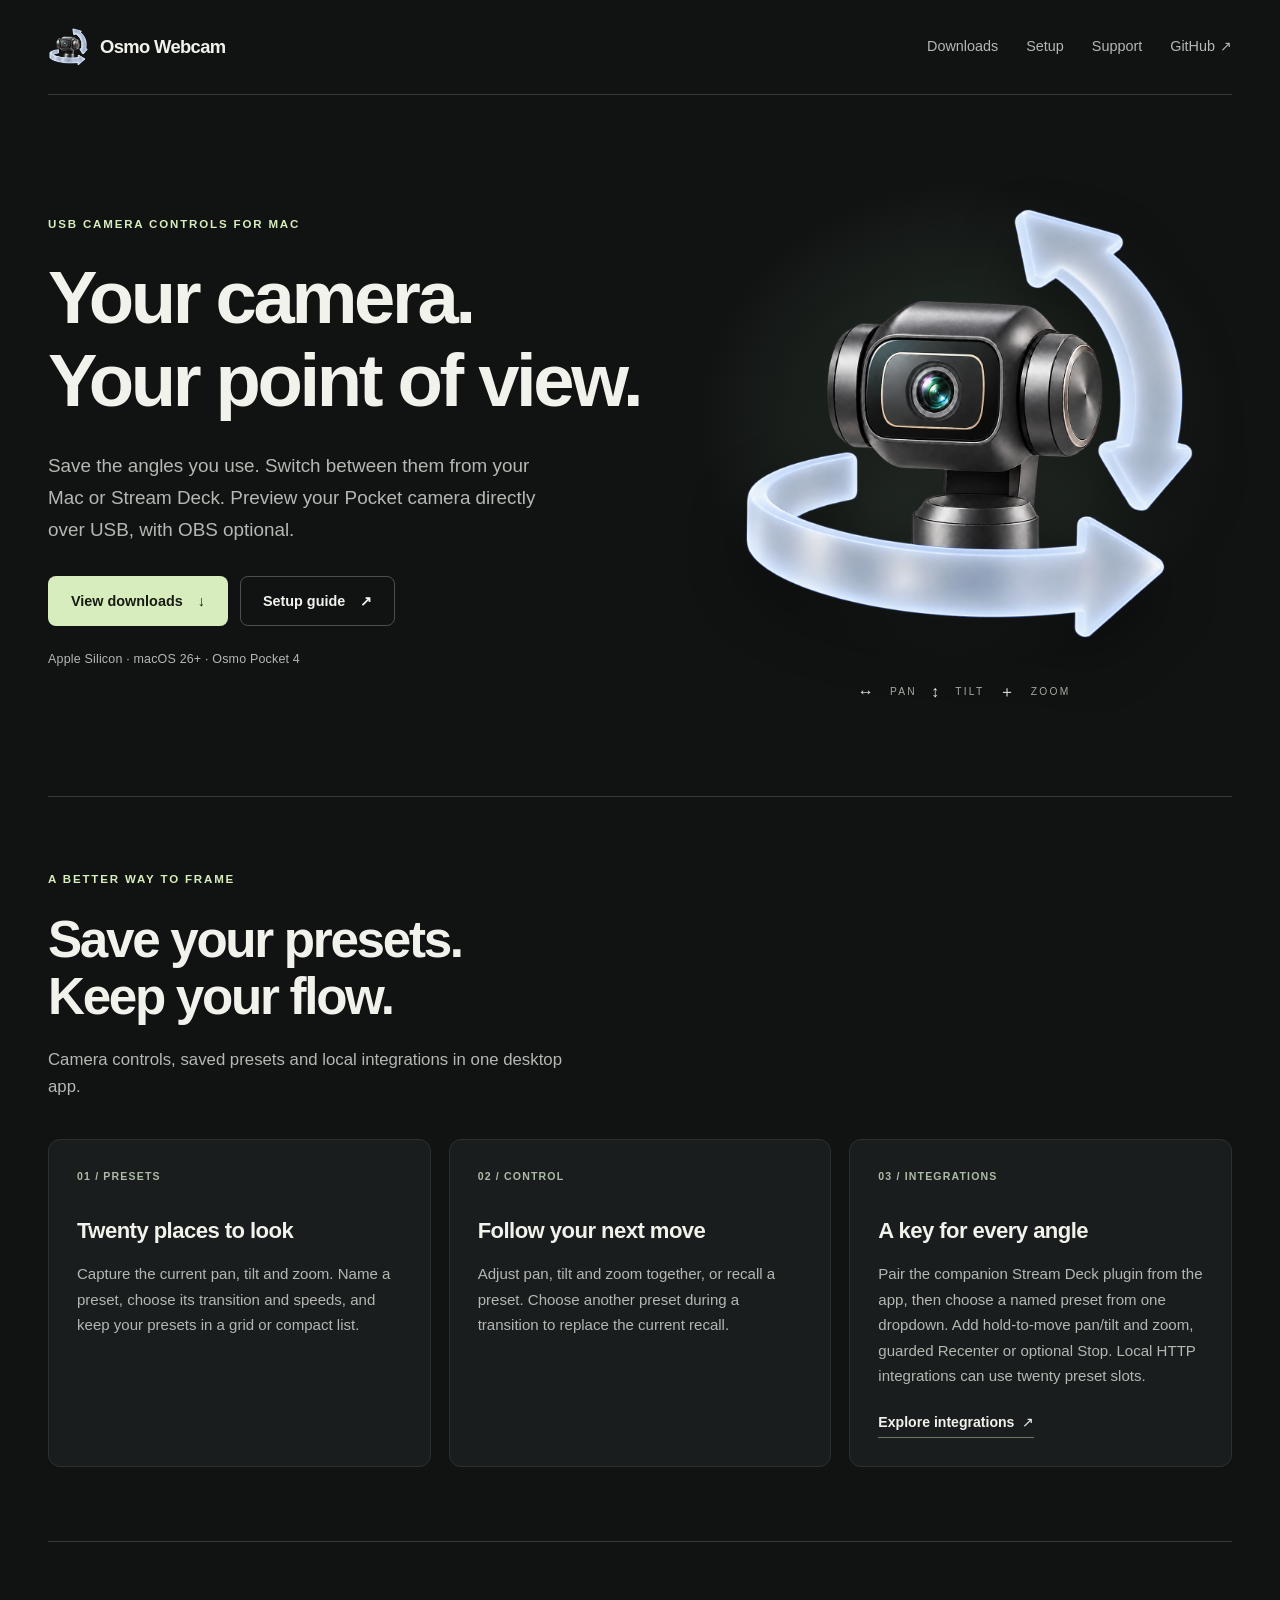
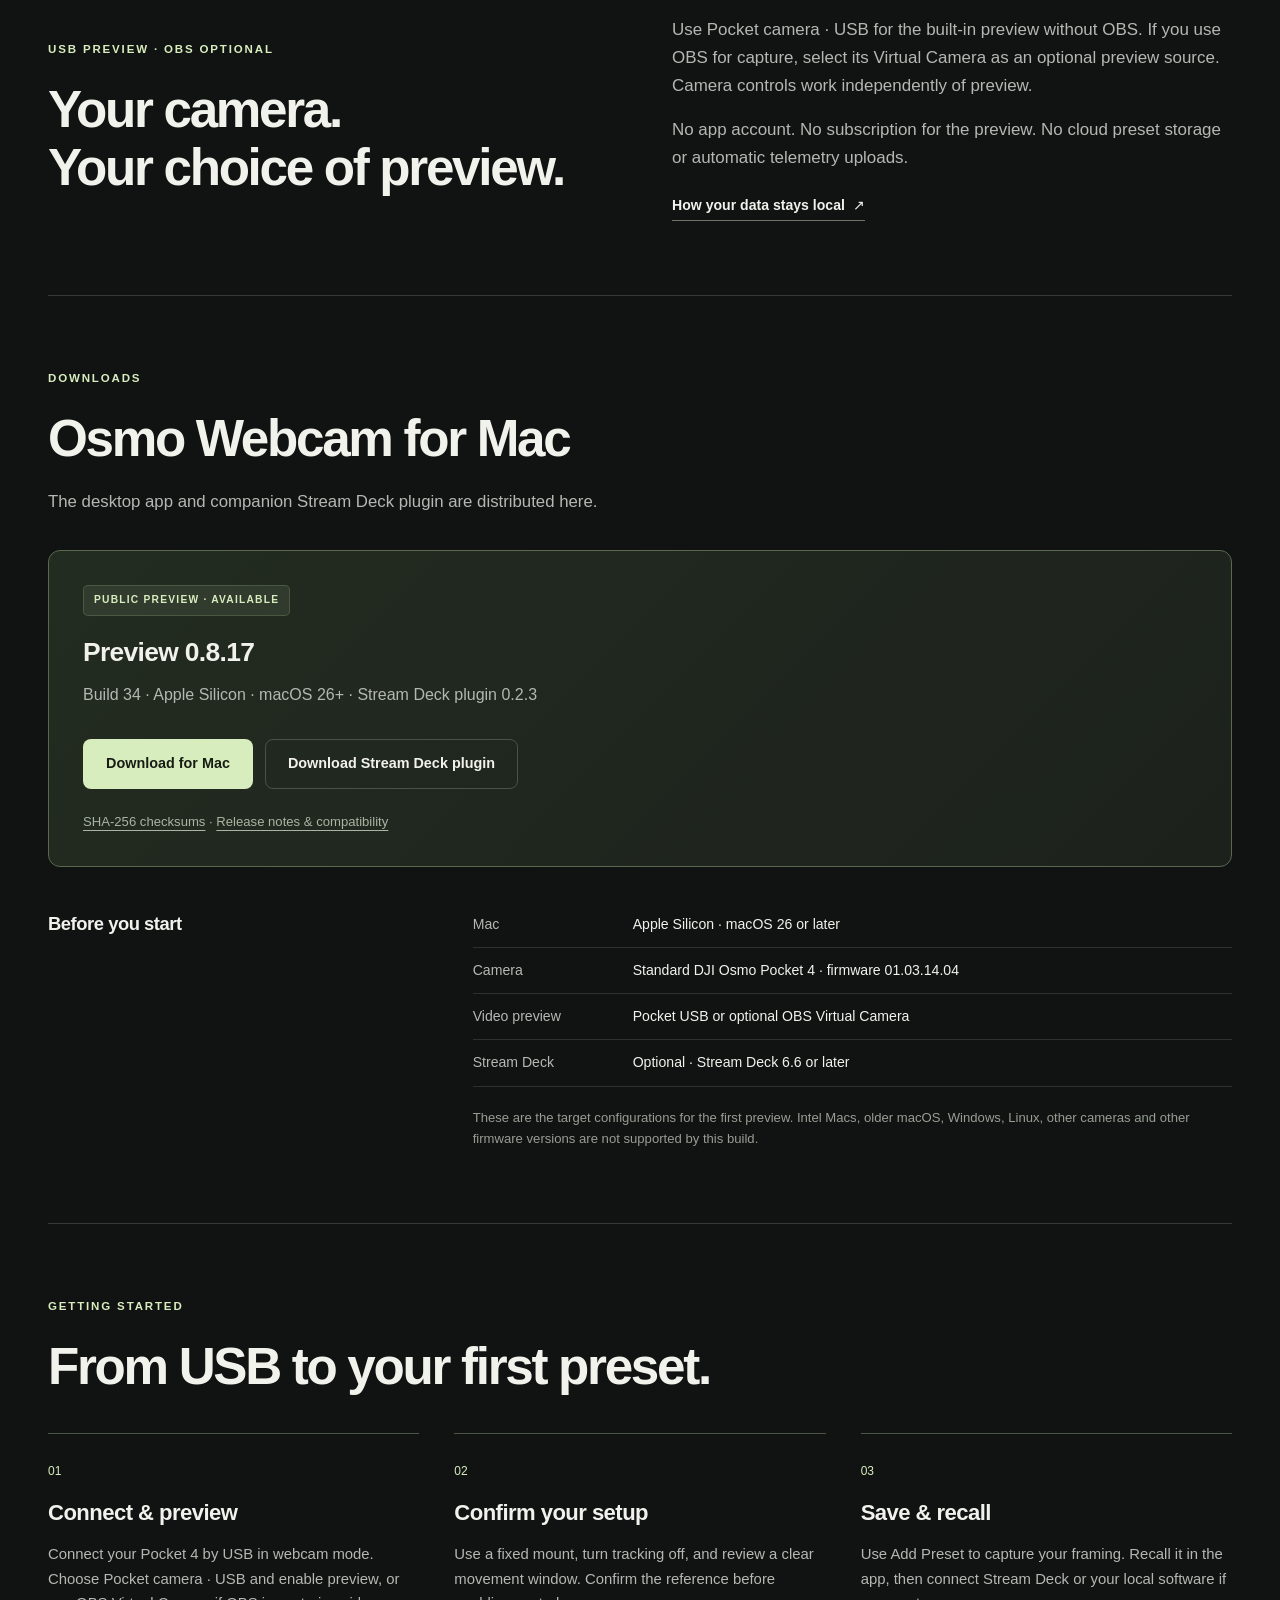
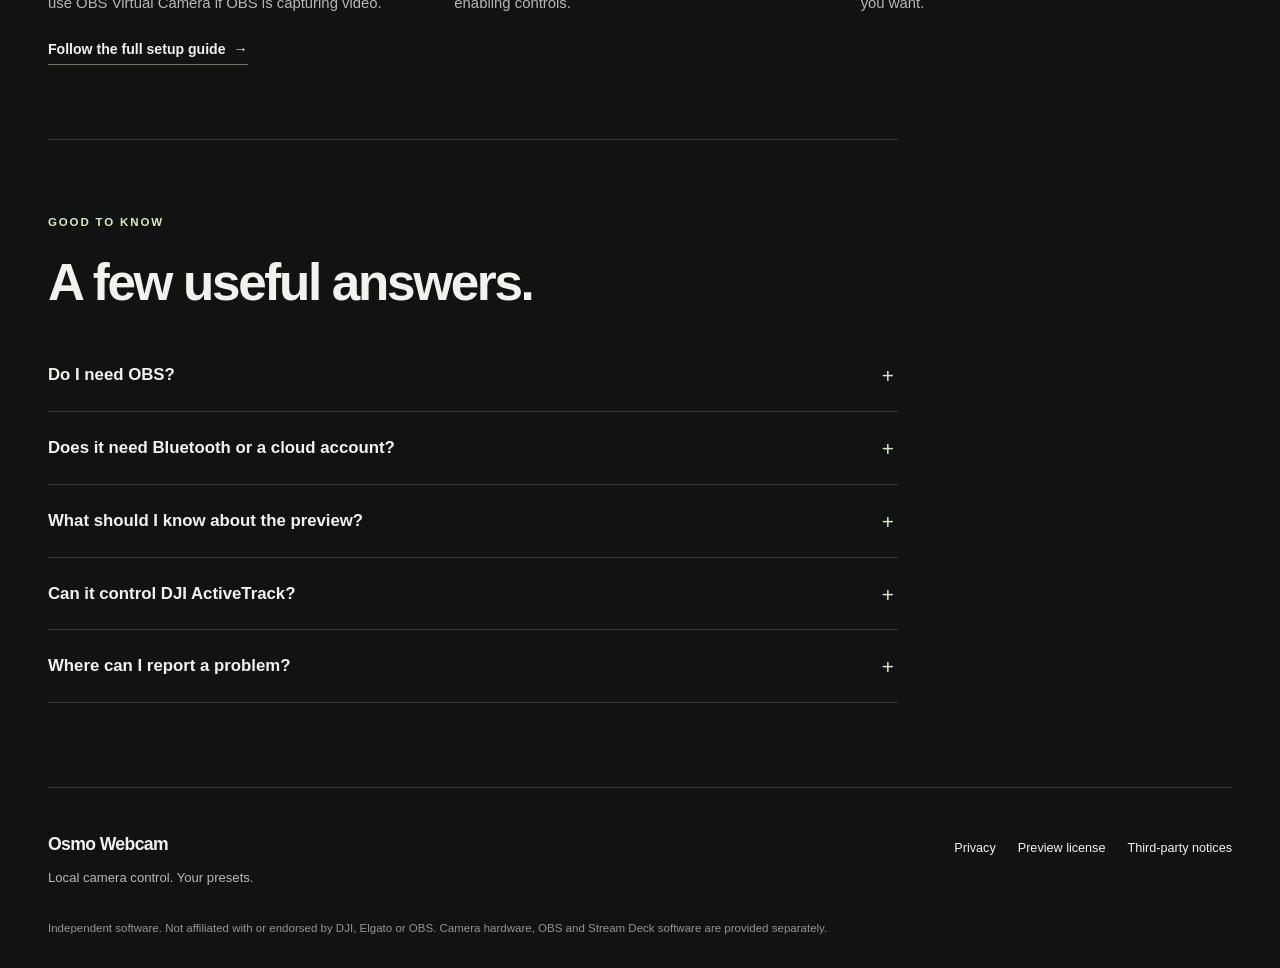
==== index.html @ e86f8e2b "Publish Osmo Webcam preview distribution" ====
<!doctype html>
<html lang="en">
<head>
<meta charset="utf-8">
<meta name="viewport" content="width=device-width,initial-scale=1">
<meta name="description" content="Save Pocket 4 presets and control pan, tilt and zoom from your Mac or Stream Deck. Direct USB preview, with OBS optional.">
<meta name="theme-color" content="#111313">
<meta property="og:type" content="website">
<meta property="og:title" content="Osmo Webcam — USB camera controls for Mac">
<meta property="og:description" content="Save Pocket 4 presets and control pan, tilt and zoom from your Mac or Stream Deck. Direct USB preview, with OBS optional.">
<meta property="og:url" content="https://cokser.github.io/osmo-webcam-releases/">
<meta property="og:image" content="https://cokser.github.io/osmo-webcam-releases/assets/osmo-webcam.png">
<link rel="canonical" href="https://cokser.github.io/osmo-webcam-releases/">
<link rel="icon" type="image/png" href="assets/osmo-webcam.png">
<link rel="stylesheet" href="style.css">
<title>Osmo Webcam — USB camera controls for Mac</title>
</head>
<body>
<a class="skip" href="#main">Skip to content</a>
<header class="siteHeader"><a class="brand" href="index.html"><img src="assets/osmo-webcam.png" width="40" height="40" alt=""><span>Osmo Webcam</span></a><nav aria-label="Main navigation"><a href="index.html#downloads">Downloads</a><a href="setup.html">Setup</a><a href="support.html">Support</a><a href="https://github.com/Cokser/osmo-webcam-releases">GitHub <span aria-hidden="true">↗</span></a></nav></header>
<main id="main">
<section class="hero" aria-labelledby="heroTitle">
<div class="heroCopy"><p class="eyebrow">USB CAMERA CONTROLS FOR MAC</p><h1 id="heroTitle">Your camera.<br>Your point of view.</h1><p class="heroLead">Save the angles you use. Switch between them from your Mac or Stream Deck. Preview your Pocket camera directly over USB, with OBS optional.</p><div class="actions"><a class="button primary" href="#downloads">View downloads <span aria-hidden="true">↓</span></a><a class="button secondary" href="setup.html">Setup guide <span aria-hidden="true">↗</span></a></div><p class="heroMeta">Apple Silicon · macOS 26+ · Osmo Pocket 4</p></div>
<div class="heroArtwork"><div class="iconHalo"><img src="assets/osmo-webcam.png" width="520" height="520" fetchpriority="high" alt="Pocket 4 gimbal head surrounded by frosted pan and tilt arrows."></div><p class="artworkCaption"><span aria-hidden="true">↔</span> PAN <span aria-hidden="true">↕</span> TILT <span aria-hidden="true">＋</span> ZOOM</p></div>
</section>
<section class="featureSection" aria-labelledby="featuresTitle"><div class="sectionIntro"><p class="eyebrow">A BETTER WAY TO FRAME</p><h2 id="featuresTitle">Save your presets.<br>Keep your flow.</h2><p>Camera controls, saved presets and local integrations in one desktop app.</p></div>
<div class="featureGrid"><article class="feature"><span class="featureNumber">01 / PRESETS</span><h3>Twenty places to look</h3><p>Capture the current pan, tilt and zoom. Name a preset, choose its transition and speeds, and keep your presets in a grid or compact list.</p></article><article class="feature"><span class="featureNumber">02 / CONTROL</span><h3>Follow your next move</h3><p>Adjust pan, tilt and zoom together, or recall a preset. Choose another preset during a transition to replace the current recall.</p></article><article class="feature"><span class="featureNumber">03 / INTEGRATIONS</span><h3>A key for every angle</h3><p>Pair the companion Stream Deck plugin from the app, then choose a named preset from one dropdown. Add hold-to-move pan/tilt and zoom, guarded Recenter or optional Stop. Local HTTP integrations can use twenty preset slots.</p><a class="textLink" href="setup.html#stream-deck">Explore integrations <span aria-hidden="true">↗</span></a></article></div></section>
<section class="workflow" aria-labelledby="workflowTitle"><div><p class="eyebrow">USB PREVIEW · OBS OPTIONAL</p><h2 id="workflowTitle">Your camera.<br>Your choice of preview.</h2></div><div><p>Use Pocket camera · USB for the built-in preview without OBS. If you use OBS for capture, select its Virtual Camera as an optional preview source. Camera controls work independently of preview.</p><p>No app account. No subscription for the preview. No cloud preset storage or automatic telemetry uploads.</p><a class="textLink" href="privacy.html">How your data stays local <span aria-hidden="true">↗</span></a></div></section>
<section class="downloadSection" id="downloads" aria-labelledby="downloadsTitle"><div class="sectionIntro"><p class="eyebrow">DOWNLOADS</p><h2 id="downloadsTitle">Osmo Webcam for Mac</h2><p>The desktop app and companion Stream Deck plugin are distributed here.</p></div>
<div class="downloadPanel" id="release-downloads">
<!-- RELEASE_DOWNLOADS_START -->
<span class="statusBadge">PUBLIC PREVIEW · AVAILABLE</span><h3>Preview 0.8.17</h3><p>Build 34 · Apple Silicon · macOS 26+ · Stream Deck plugin 0.2.3</p><div class="actions"><a class="button primary" href="https://github.com/Cokser/osmo-webcam-releases/releases/download/v0.8.17-preview.34/Osmo-Webcam-0.8.17-preview-arm64.dmg">Download for Mac</a><a class="button secondary" href="https://github.com/Cokser/osmo-webcam-releases/releases/download/v0.8.17-preview.34/Osmo-Webcam-StreamDeck-0.2.3.streamDeckPlugin">Download Stream Deck plugin</a></div><p class="small"><a href="https://github.com/Cokser/osmo-webcam-releases/releases/download/v0.8.17-preview.34/SHA256SUMS.txt">SHA-256 checksums</a> · <a href="releases/v0.8.17-preview.34.html">Release notes &amp; compatibility</a></p>
<!-- RELEASE_DOWNLOADS_END -->
</div>
<div class="requirements"><h3>Before you start</h3><dl><div><dt>Mac</dt><dd>Apple Silicon · macOS 26 or later</dd></div><div><dt>Camera</dt><dd>Standard DJI Osmo Pocket 4 · firmware 01.03.14.04</dd></div><div><dt>Video preview</dt><dd>Pocket USB or optional OBS Virtual Camera</dd></div><div><dt>Stream Deck</dt><dd>Optional · Stream Deck 6.6 or later</dd></div></dl><p class="small">These are the target configurations for the first preview. Intel Macs, older macOS, Windows, Linux, other cameras and other firmware versions are not supported by this build.</p></div>
</section>
<section class="gettingStarted" aria-labelledby="startTitle"><div class="sectionIntro"><p class="eyebrow">GETTING STARTED</p><h2 id="startTitle">From USB to your first preset.</h2></div><ol class="steps"><li><span>01</span><h3>Connect &amp; preview</h3><p>Connect your Pocket 4 by USB in webcam mode. Choose Pocket camera · USB and enable preview, or use OBS Virtual Camera if OBS is capturing video.</p></li><li><span>02</span><h3>Confirm your setup</h3><p>Use a fixed mount, turn tracking off, and review a clear movement window. Confirm the reference before enabling controls.</p></li><li><span>03</span><h3>Save &amp; recall</h3><p>Use Add Preset to capture your framing. Recall it in the app, then connect Stream Deck or your local software if you want.</p></li></ol><a class="textLink" href="setup.html">Follow the full setup guide <span aria-hidden="true">→</span></a></section>
<section class="faq" aria-labelledby="faqTitle"><p class="eyebrow">GOOD TO KNOW</p><h2 id="faqTitle">A few useful answers.</h2><details><summary>Do I need OBS?</summary><p>No. Camera controls and the direct USB preview work without OBS. If you use OBS for recording or streaming, OBS Virtual Camera is an optional preview source. Osmo Webcam does not record or stream video.</p></details><details><summary>Does it need Bluetooth or a cloud account?</summary><p>No Bluetooth connection or app account is required for USB controls or preview. Presets and credentials stay in your macOS user account. Update checks use GitHub.</p></details><details><summary>What should I know about the preview?</summary><p>The preview is experimental. Review clearance for your fixed setup and keep tracking off. Camera readback and completed commands do not establish physical arrival or immediate motor stop. Press Escape in the app to cancel further motion scheduling. A Stream Deck Stop action is optional; held controls stop scheduling on release. A finite command already accepted by the camera may finish.</p></details><details><summary>Can it control DJI ActiveTrack?</summary><p>No. Built-in ActiveTrack and battery telemetry are not included in this preview. Keep tracking off for the confirmed fixed setup.</p></details><details><summary>Where can I report a problem?</summary><p>Use the <a href="https://github.com/Cokser/osmo-webcam-releases/issues">public issue tracker</a>. Include versions and the visible error code. Keep tokens, device identifiers and private recordings out of reports. See <a href="support.html">support</a> for the details to include.</p></details></section>
</main>
<footer class="siteFooter"><div><a class="footerBrand" href="index.html">Osmo Webcam</a><p>Local camera control. Your presets.</p></div><div class="footerLinks"><a href="privacy.html">Privacy</a><a href="LICENSE.txt">Preview license</a><a href="third-party.html">Third-party notices</a></div><p class="finePrint">Independent software. Not affiliated with or endorsed by DJI, Elgato or OBS. Camera hardware, OBS and Stream Deck software are provided separately.</p></footer>
</body>
</html>
---- style.css ----
:root {
  color-scheme:dark;
  --bg:#111313;
  --panel:#1a1d1d;
  --ink:#f2f2ed;
  --muted:#b4b8b3;
  --line:#353a37;
  --accent:#d8edbd;
  font-family:Inter,-apple-system,BlinkMacSystemFont,"Segoe UI",sans-serif;
  font-size:16px;
  line-height:1.65;
  background:var(--bg);
  color:var(--ink);
  scroll-behavior:smooth;
  scroll-padding-top:24px
}
* {
  box-sizing:border-box
}
body {
  margin:0
}
a {
  color:inherit;
  text-underline-offset:4px
}
a:hover {
  color:var(--accent)
}
button,a,summary {
  -webkit-tap-highlight-color:transparent
}
:focus-visible {
  outline:3px solid var(--accent);
  outline-offset:5px
}
img {
  display:block;
  max-width:100%;
  height:auto
}
h1,h2,h3,p {
  margin:0
}
h1,h2,h3 {
  line-height:1.12;
  letter-spacing:-.045em
}
h1 {
  font-size:clamp(2.6rem,5.8vw,5rem);
  font-weight:650
}
h2 {
  font-size:clamp(2rem,4vw,3.4rem);
  font-weight:600
}
h3 {
  font-size:1.38rem;
  font-weight:600;
  letter-spacing:-.025em
}
p {
  color:var(--muted)
}
p+p {
  margin-top:1rem
}
.siteHeader,main,.siteFooter {
  width:min(1184px,calc(100% - 96px));
  margin-inline:auto
}
.siteHeader {
  display:flex;
  align-items:center;
  justify-content:space-between;
  gap:24px;
  padding-block:25px;
  border-bottom:1px solid var(--line)
}
.brand {
  display:flex;
  align-items:center;
  gap:12px;
  text-decoration:none;
  font-size:1.15rem;
  letter-spacing:-.035em;
  font-weight:650
}
.brand img {
  width:40px;
  height:40px;
  object-fit:contain
}
.siteHeader nav {
  display:flex;
  align-items:center;
  gap:28px
}
.siteHeader nav a {
  text-decoration:none;
  color:var(--muted);
  font-size:.9rem;
  min-height:44px;
  display:inline-flex;
  align-items:center;
  gap:5px
}
.siteHeader nav a:hover {
  color:var(--ink)
}
.skip {
  position:absolute;
  top:-100px;
  left:24px;
  padding:12px 18px;
  background:var(--accent);
  color:#111;
  z-index:5
}
.skip:focus {
  top:12px
}
.hero {
  display:grid;
  grid-template-columns:1.15fr 1fr;
  align-items:center;
  gap:32px;
  padding-block:85px 90px
}
.eyebrow {
  font-size:.72rem;
  line-height:1.4;
  letter-spacing:.16em;
  font-weight:650;
  color:var(--accent);
  margin-bottom:24px
}
.heroLead {
  max-width:510px;
  font-size:1.18rem;
  line-height:1.7;
  margin-top:28px
}
.actions {
  display:flex;
  flex-wrap:wrap;
  gap:12px;
  align-items:center;
  margin-top:30px
}
.button,.download {
  min-height:50px;
  padding:12px 22px;
  border-radius:8px;
  font-size:.9rem;
  font-weight:650;
  display:inline-flex;
  align-items:center;
  justify-content:center;
  gap:15px;
  text-align:center;
  text-decoration:none;
  border:1px solid transparent;
  line-height:1.5
}
.primary,.download {
  background:var(--accent);
  color:#171c14
}
.primary:hover,.download:hover {
  background:#e8f7d7;
  color:#111
}
.secondary {
  border-color:#4a504c;
  color:var(--ink);
  background:transparent
}
.secondary:hover {
  border-color:var(--muted);
  color:var(--ink)
}
.heroMeta {
  font-size:.78rem;
  margin-top:23px;
  letter-spacing:.015em
}
.heroArtwork {
  position:relative;
  min-width:0;
  text-align:center
}
.iconHalo {
  background:radial-gradient(ellipse at center,#333c35 0%,#1b211d 42%,transparent 70%);
  padding:2%
}
.heroArtwork img {
  width:100%;
  max-width:470px;
  margin:auto;
  filter:drop-shadow(0 24px 28px #0005)
}
.artworkCaption {
  font-size:.64rem;
  letter-spacing:.22em;
  color:#a5aba2;
  display:flex;
  gap:14px;
  justify-content:center;
  align-items:center;
  margin-top:8px
}
.artworkCaption span {
  font-size:1rem;
  color:#e5e9e1
}
.featureSection,.workflow,.downloadSection,.gettingStarted,.faq {
  padding-block:74px;
  border-top:1px solid var(--line)
}
.sectionIntro>p:not(.eyebrow) {
  max-width:550px;
  margin-top:20px;
  font-size:1.05rem
}
.featureGrid {
  display:grid;
  grid-template-columns:repeat(3,minmax(0,1fr));
  gap:18px;
  margin-top:38px
}
.feature {
  padding:28px;
  background:var(--panel);
  border:1px solid #2c312d;
  border-radius:12px
}
.featureNumber {
  display:block;
  font-size:.66rem;
  font-weight:600;
  letter-spacing:.11em;
  color:#aebca6;
  margin-bottom:34px
}
.feature p {
  font-size:.94rem;
  margin-top:17px;
  line-height:1.7
}
.textLink {
  display:inline-flex;
  align-items:center;
  gap:8px;
  font-size:.88rem;
  font-weight:550;
  text-decoration:none;
  border-bottom:1px solid #6b7763;
  padding-bottom:3px;
  margin-top:22px
}
.workflow {
  display:grid;
  grid-template-columns:1fr 1fr;
  gap:64px;
  align-items:center
}
.workflow>div+div>p {
  font-size:1.06rem
}
.downloadPanel {
  padding:34px;
  margin-top:35px;
  border:1px solid #5a6850;
  background:linear-gradient(135deg,#232c21,#1c211c);
  border-radius:12px
}
.statusBadge {
  display:inline-flex;
  font-size:.64rem;
  letter-spacing:.12em;
  line-height:1.4;
  font-weight:650;
  background:#d8edbd15;
  color:var(--accent);
  border:1px solid #83946e55;
  border-radius:5px;
  padding:7px 10px;
  margin-bottom:22px
}
.downloadPanel h3 {
  font-size:1.65rem
}
.downloadPanel>p {
  max-width:740px;
  margin-top:15px
}
.downloadPanel .small {
  margin-top:22px;
  color:#aab4a3
}
.small {
  font-size:.82rem;
  line-height:1.6
}
.downloadPanel .actions .textLink {
  margin-top:0
}
.requirements {
  display:grid;
  grid-template-columns:1fr 2fr;
  gap:20px 45px;
  padding-top:35px
}
.requirements h3 {
  font-size:1.15rem;
  padding-top:12px
}
.requirements dl {
  margin:0
}
.requirements dl>div {
  display:grid;
  grid-template-columns:140px 1fr;
  gap:20px;
  padding:11px 0;
  border-bottom:1px solid #2c312d;
  font-size:.88rem
}
.requirements dt {
  color:var(--muted)
}
.requirements dd {
  margin:0
}
.requirements>.small {
  grid-column:2;
  color:#969e94
}
.steps {
  list-style:none;
  padding:0;
  margin:38px 0 0;
  display:grid;
  grid-template-columns:repeat(3,minmax(0,1fr));
  gap:35px
}
.steps li {
  padding-top:23px;
  border-top:1px solid #4a5545
}
.steps li>span {
  font-size:.75rem;
  color:var(--accent)
}
.steps h3 {
  margin-top:18px
}
.steps p {
  font-size:.93rem;
  margin-top:16px
}
.faq {
  max-width:850px
}
.faq h2 {
  margin-bottom:28px
}
.faq details {
  border-bottom:1px solid var(--line);
  padding:0
}
.faq summary {
  padding:22px 36px 22px 0;
  font-size:1.05rem;
  font-weight:550;
  cursor:pointer;
  position:relative;
  list-style:none
}
.faq summary::-webkit-details-marker {
  display:none
}
.faq summary:after {
  content:"+";
  position:absolute;
  right:4px;
  top:20px;
  font-size:1.3rem;
  font-weight:400;
  color:var(--accent)
}
.faq details[open] summary:after {
  content:"−"
}
.faq details p {
  padding-bottom:25px;
  font-size:.94rem
}
.siteFooter {
  display:grid;
  grid-template-columns:1fr auto;
  gap:30px;
  padding-block:42px 30px;
  border-top:1px solid var(--line);
  margin-top:10px
}
.footerBrand {
  font-size:1.1rem;
  font-weight:600;
  letter-spacing:-.035em;
  text-decoration:none
}
.siteFooter p {
  font-size:.82rem;
  margin-top:8px
}
.footerLinks {
  display:flex;
  flex-wrap:wrap;
  gap:22px;
  align-items:start
}
.footerLinks a {
  font-size:.79rem;
  text-decoration:none;
  padding-block:8px
}
.siteFooter .finePrint {
  grid-column:1/-1;
  font-size:.72rem;
  max-width:800px;
  color:#90978e;
  margin-top:0
}
.article {
  max-width:790px;
  padding-block:70px 75px
}
.article h1 {
  font-size:clamp(2.5rem,5vw,4.1rem)
}
.article .pageLead {
  font-size:1.18rem;
  margin-top:24px
}
.article h2 {
  font-size:1.7rem;
  letter-spacing:-.03em;
  margin-top:52px;
  margin-bottom:18px
}
.article p,.article li {
  font-size:1rem
}
.article ol,.article ul {
  padding-left:23px;
  color:var(--muted);
  margin:20px 0
}
.article li {
  padding-left:5px;
  margin-top:13px
}
.article code {
  overflow-wrap:anywhere;
  word-break:break-word;
  font-size:.86em;
  color:#e2e7dd;
  background:#252a24;
  border:1px solid #3d4439;
  border-radius:5px;
  padding:2px 5px
}
.article strong {
  color:var(--ink);
  font-weight:600
}
.callout {
  background:#20261e;
  border:1px solid #46513e;
  border-radius:10px;
  padding:23px 25px;
  margin-top:30px
}
.callout>p {
  margin-top:8px
}
.article .actions {
  margin-top:28px
}
#downloads,#stream-deck,#http {
  scroll-margin-top:28px
}
@media(min-width:1500px) {
  :root {
    font-size:18px
  }
  .siteHeader,main,.siteFooter {
    width:min(1280px,calc(100% - 128px))
  }
  .article {
    max-width:880px
  }
}
@media(max-width:900px) {
  .siteHeader,main,.siteFooter {
    width:calc(100% - 48px)
  }
  .siteHeader nav {
    gap:18px
  }
  .hero {
    gap:12px;
    padding-block:60px
  }
  .hero h1 {
    font-size:clamp(2.6rem,6vw,4.2rem)
  }
  .heroLead {
    font-size:1.04rem
  }
  .heroArtwork img {
    max-width:380px
  }
  .featureGrid {
    gap:12px
  }
  .feature {
    padding:23px
  }
  .feature h3 {
    font-size:1.2rem
  }
  .featureNumber {
    margin-bottom:25px
  }
  .workflow {
    gap:34px
  }
  .requirements {
    grid-template-columns:1fr;
    gap:20px
  }
  .requirements>.small {
    grid-column:1
  }
  .steps {
    gap:22px
  }
  .footerLinks {
    gap:15px
  }
  .article {
    max-width:750px
  }
}
@media(max-width:650px) {
  .siteHeader,main,.siteFooter {
    width:calc(100% - 40px)
  }
  .siteHeader {
    padding-block:18px;
    flex-wrap:wrap;
    gap:12px
  }
  .brand {
    font-size:1.15rem
  }
  .siteHeader nav {
    justify-content:space-between;
    width:100%;
    gap:12px
  }
  .siteHeader nav a {
    font-size:.85rem;
    min-height:40px
  }
  .hero {
    grid-template-columns:1fr;
    padding-block:45px 42px;
    gap:25px
  }
  .hero h1 {
    font-size:clamp(2.7rem,10.5vw,4rem)
  }
  .heroLead {
    font-size:1.05rem;
    max-width:470px;
    margin-top:24px
  }
  .heroArtwork {
    max-width:340px;
    width:90%;
    margin:auto
  }
  .heroArtwork img {
    max-width:300px
  }
  .heroMeta {
    font-size:.74rem
  }
  .hero .eyebrow {
    margin-bottom:20px
  }
  .featureSection,.workflow,.downloadSection,.gettingStarted,.faq {
    padding-block:48px
  }
  .featureGrid,.workflow,.steps {
    grid-template-columns:1fr
  }
  .featureGrid {
    gap:16px;
    margin-top:28px
  }
  .feature {
    padding:25px
  }
  .featureNumber {
    margin-bottom:25px
  }
  .feature h3 {
    font-size:1.45rem
  }
  .workflow {
    gap:28px
  }
  .workflow br {
    display:none
  }
  .downloadPanel {
    padding:24px;
    margin-top:27px
  }
  .downloadPanel h3 {
    font-size:1.45rem
  }
  .requirements dl>div {
    grid-template-columns:90px minmax(0,1fr);
    gap:18px;
    font-size:.84rem
  }
  .steps {
    gap:28px;
    margin-top:28px
  }
  .steps li {
    padding-top:18px
  }
  .steps h3 {
    margin-top:13px
  }
  .steps p {
    margin-top:12px
  }
  .siteFooter {
    grid-template-columns:1fr;
    gap:21px;
    padding-block:32px
  }
  .footerLinks {
    gap:20px
  }
  .siteFooter .finePrint {
    grid-column:1
  }
  .article {
    padding-block:42px 55px
  }
  .article h2 {
    font-size:1.55rem;
    margin-top:38px
  }
  .article .pageLead {
    font-size:1.08rem
  }
  .callout {
    padding:20px
  }
  .faq summary {
    font-size:1rem
  }
  .actions .button {
    flex-grow:1
  }
  .feature p,.steps p,.faq details p {
    font-size:1rem
  }
}
@media(prefers-reduced-motion:reduce) {
  :root {
    scroll-behavior:auto
  }
}
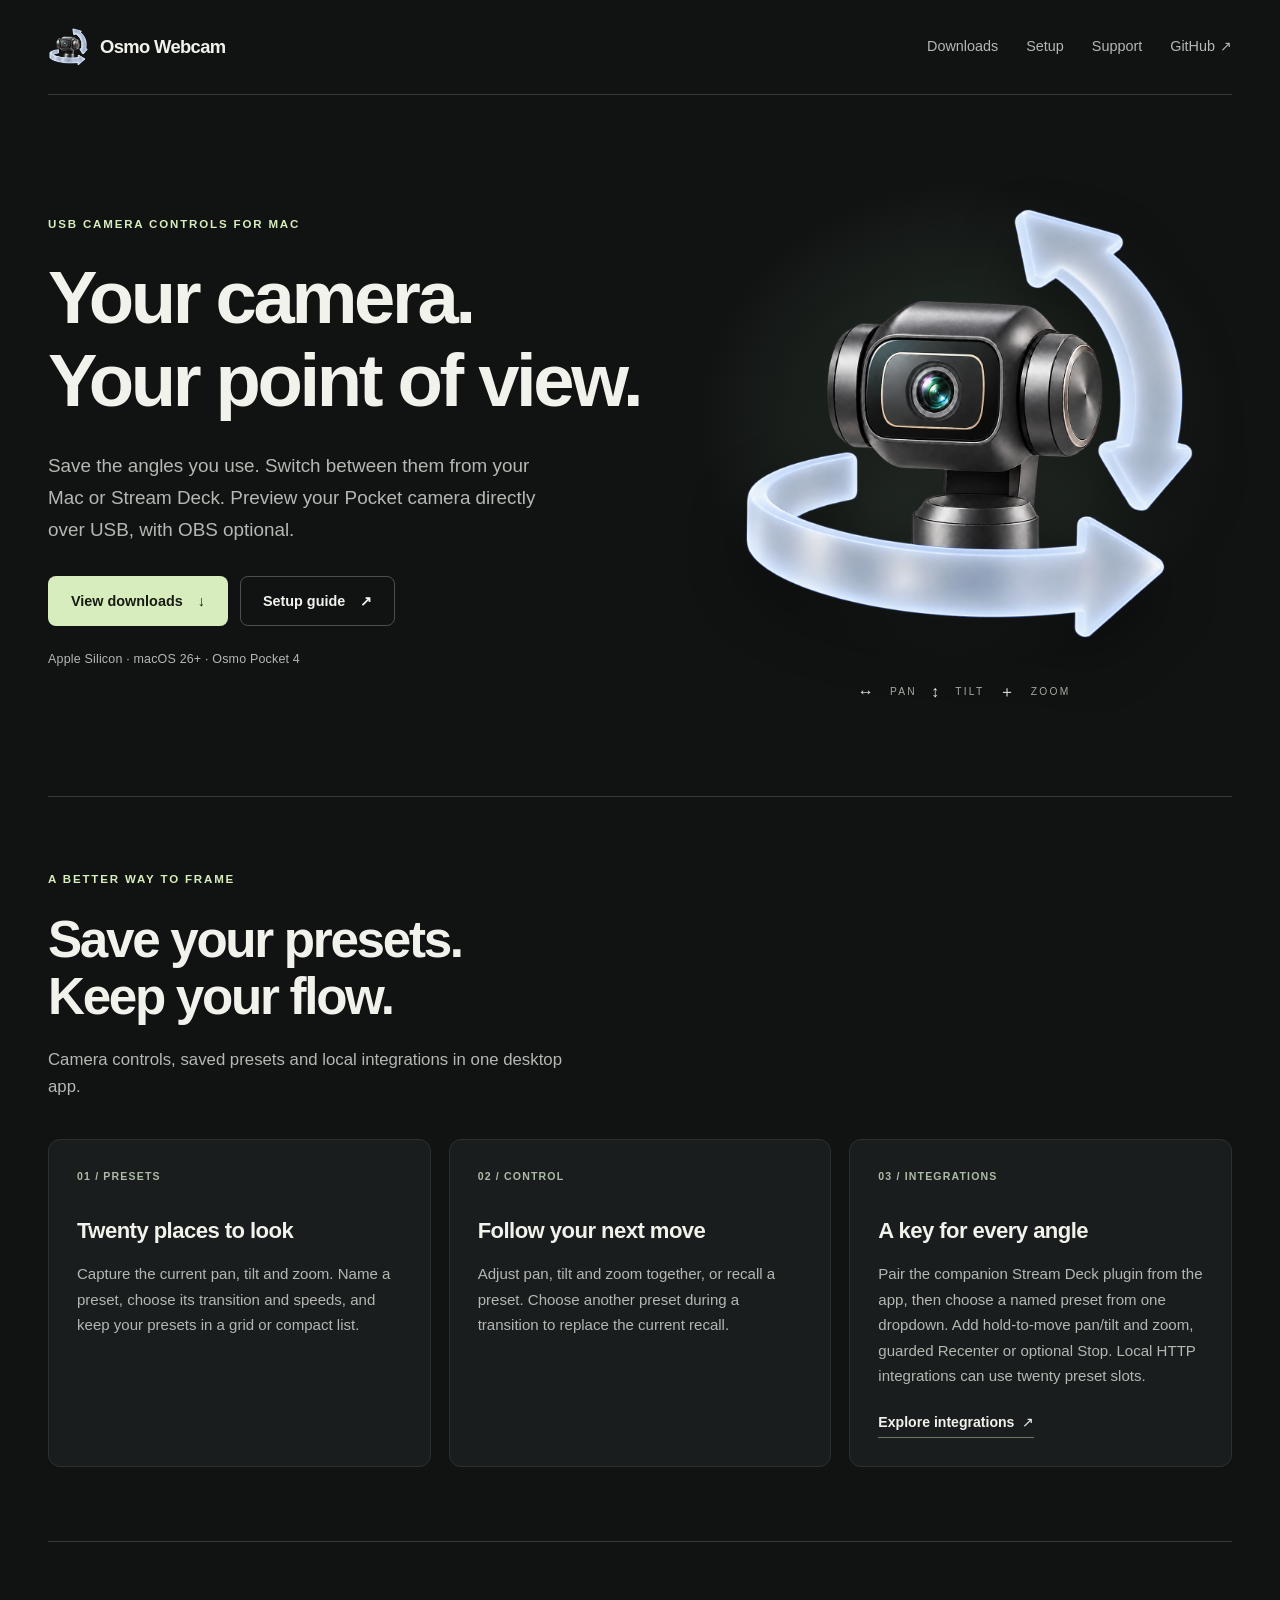
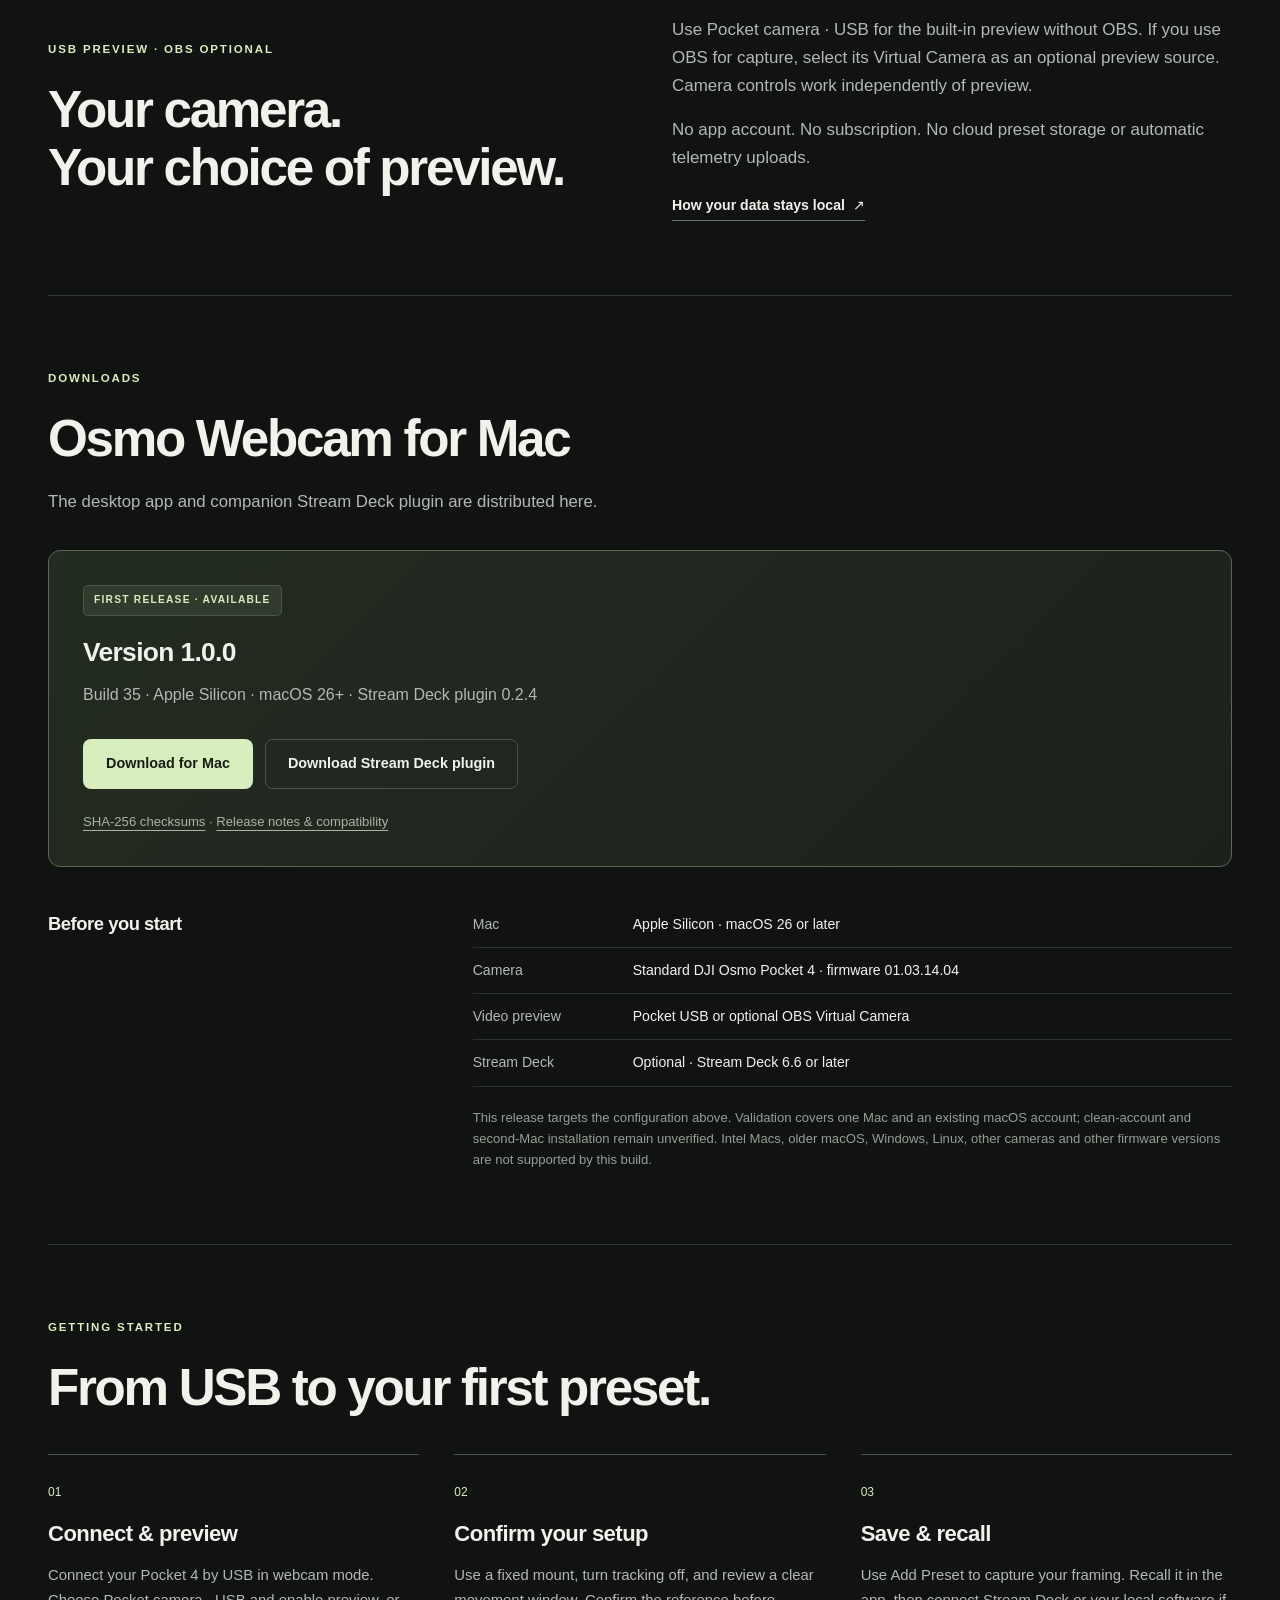
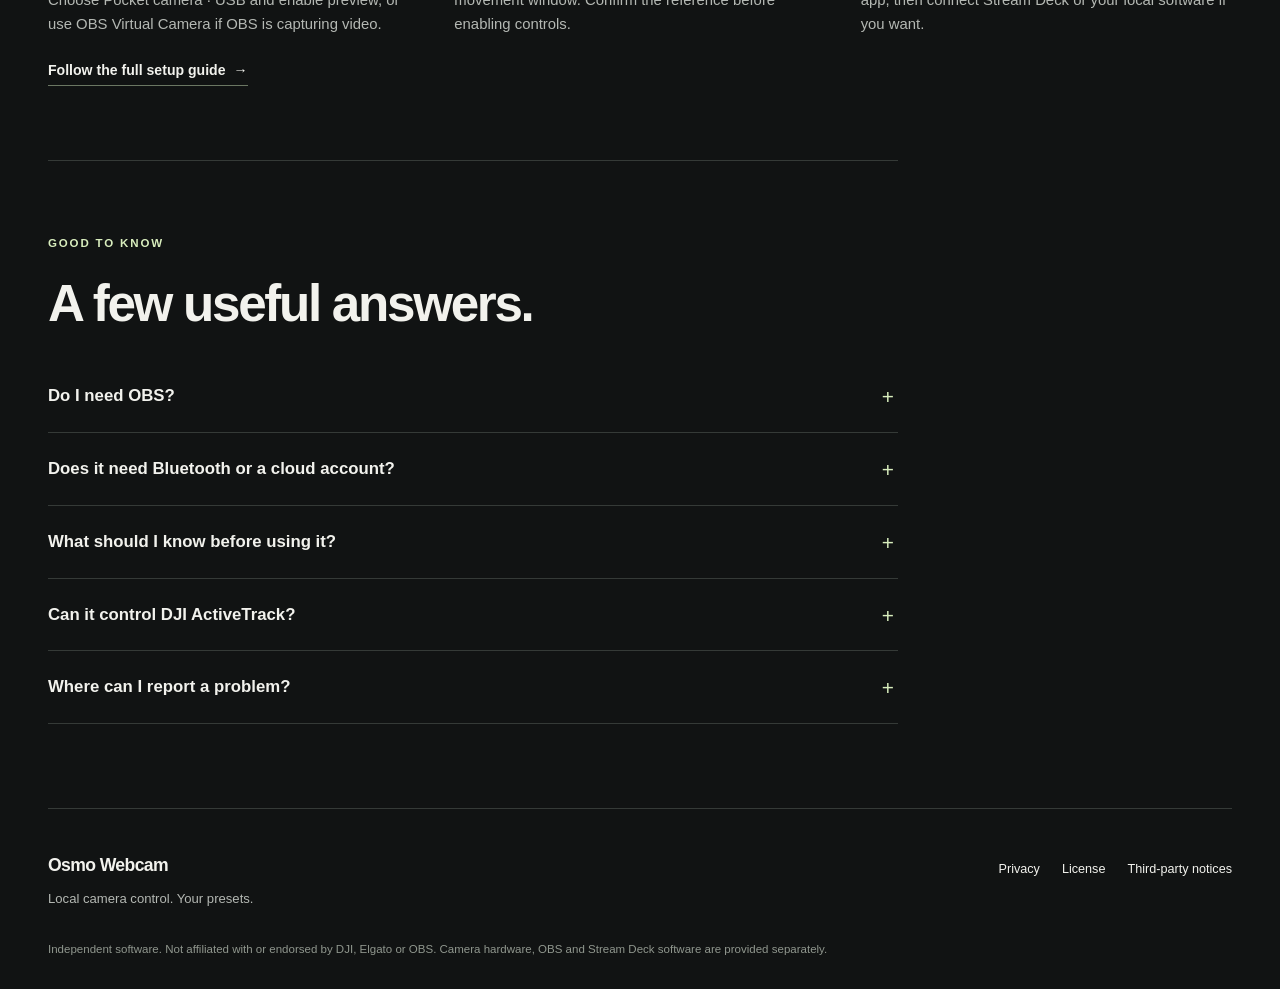
==== commit 10995b96: "Publish Osmo Webcam preview distribution" ====
--- a/index.html
+++ b/index.html
@@ -25,18 +25,18 @@
 </section>
 <section class="featureSection" aria-labelledby="featuresTitle"><div class="sectionIntro"><p class="eyebrow">A BETTER WAY TO FRAME</p><h2 id="featuresTitle">Save your presets.<br>Keep your flow.</h2><p>Camera controls, saved presets and local integrations in one desktop app.</p></div>
 <div class="featureGrid"><article class="feature"><span class="featureNumber">01 / PRESETS</span><h3>Twenty places to look</h3><p>Capture the current pan, tilt and zoom. Name a preset, choose its transition and speeds, and keep your presets in a grid or compact list.</p></article><article class="feature"><span class="featureNumber">02 / CONTROL</span><h3>Follow your next move</h3><p>Adjust pan, tilt and zoom together, or recall a preset. Choose another preset during a transition to replace the current recall.</p></article><article class="feature"><span class="featureNumber">03 / INTEGRATIONS</span><h3>A key for every angle</h3><p>Pair the companion Stream Deck plugin from the app, then choose a named preset from one dropdown. Add hold-to-move pan/tilt and zoom, guarded Recenter or optional Stop. Local HTTP integrations can use twenty preset slots.</p><a class="textLink" href="setup.html#stream-deck">Explore integrations <span aria-hidden="true">↗</span></a></article></div></section>
-<section class="workflow" aria-labelledby="workflowTitle"><div><p class="eyebrow">USB PREVIEW · OBS OPTIONAL</p><h2 id="workflowTitle">Your camera.<br>Your choice of preview.</h2></div><div><p>Use Pocket camera · USB for the built-in preview without OBS. If you use OBS for capture, select its Virtual Camera as an optional preview source. Camera controls work independently of preview.</p><p>No app account. No subscription for the preview. No cloud preset storage or automatic telemetry uploads.</p><a class="textLink" href="privacy.html">How your data stays local <span aria-hidden="true">↗</span></a></div></section>
+<section class="workflow" aria-labelledby="workflowTitle"><div><p class="eyebrow">USB PREVIEW · OBS OPTIONAL</p><h2 id="workflowTitle">Your camera.<br>Your choice of preview.</h2></div><div><p>Use Pocket camera · USB for the built-in preview without OBS. If you use OBS for capture, select its Virtual Camera as an optional preview source. Camera controls work independently of preview.</p><p>No app account. No subscription. No cloud preset storage or automatic telemetry uploads.</p><a class="textLink" href="privacy.html">How your data stays local <span aria-hidden="true">↗</span></a></div></section>
 <section class="downloadSection" id="downloads" aria-labelledby="downloadsTitle"><div class="sectionIntro"><p class="eyebrow">DOWNLOADS</p><h2 id="downloadsTitle">Osmo Webcam for Mac</h2><p>The desktop app and companion Stream Deck plugin are distributed here.</p></div>
 <div class="downloadPanel" id="release-downloads">
 <!-- RELEASE_DOWNLOADS_START -->
-<span class="statusBadge">PUBLIC PREVIEW · AVAILABLE</span><h3>Preview 0.8.17</h3><p>Build 34 · Apple Silicon · macOS 26+ · Stream Deck plugin 0.2.3</p><div class="actions"><a class="button primary" href="https://github.com/Cokser/osmo-webcam-releases/releases/download/v0.8.17-preview.34/Osmo-Webcam-0.8.17-preview-arm64.dmg">Download for Mac</a><a class="button secondary" href="https://github.com/Cokser/osmo-webcam-releases/releases/download/v0.8.17-preview.34/Osmo-Webcam-StreamDeck-0.2.3.streamDeckPlugin">Download Stream Deck plugin</a></div><p class="small"><a href="https://github.com/Cokser/osmo-webcam-releases/releases/download/v0.8.17-preview.34/SHA256SUMS.txt">SHA-256 checksums</a> · <a href="releases/v0.8.17-preview.34.html">Release notes &amp; compatibility</a></p>
+<span class="statusBadge">FIRST RELEASE · AVAILABLE</span><h3>Version 1.0.0</h3><p>Build 35 · Apple Silicon · macOS 26+ · Stream Deck plugin 0.2.4</p><div class="actions"><a class="button primary" href="https://github.com/Cokser/osmo-webcam-releases/releases/download/v1.0.0/Osmo-Webcam-1.0.0-arm64.dmg">Download for Mac</a><a class="button secondary" href="https://github.com/Cokser/osmo-webcam-releases/releases/download/v1.0.0/Osmo-Webcam-StreamDeck-0.2.4.streamDeckPlugin">Download Stream Deck plugin</a></div><p class="small"><a href="https://github.com/Cokser/osmo-webcam-releases/releases/download/v1.0.0/SHA256SUMS.txt">SHA-256 checksums</a> · <a href="releases/v1.0.0.html">Release notes &amp; compatibility</a></p>
 <!-- RELEASE_DOWNLOADS_END -->
 </div>
-<div class="requirements"><h3>Before you start</h3><dl><div><dt>Mac</dt><dd>Apple Silicon · macOS 26 or later</dd></div><div><dt>Camera</dt><dd>Standard DJI Osmo Pocket 4 · firmware 01.03.14.04</dd></div><div><dt>Video preview</dt><dd>Pocket USB or optional OBS Virtual Camera</dd></div><div><dt>Stream Deck</dt><dd>Optional · Stream Deck 6.6 or later</dd></div></dl><p class="small">These are the target configurations for the first preview. Intel Macs, older macOS, Windows, Linux, other cameras and other firmware versions are not supported by this build.</p></div>
+<div class="requirements"><h3>Before you start</h3><dl><div><dt>Mac</dt><dd>Apple Silicon · macOS 26 or later</dd></div><div><dt>Camera</dt><dd>Standard DJI Osmo Pocket 4 · firmware 01.03.14.04</dd></div><div><dt>Video preview</dt><dd>Pocket USB or optional OBS Virtual Camera</dd></div><div><dt>Stream Deck</dt><dd>Optional · Stream Deck 6.6 or later</dd></div></dl><p class="small">This release targets the configuration above. Validation covers one Mac and an existing macOS account; clean-account and second-Mac installation remain unverified. Intel Macs, older macOS, Windows, Linux, other cameras and other firmware versions are not supported by this build.</p></div>
 </section>
 <section class="gettingStarted" aria-labelledby="startTitle"><div class="sectionIntro"><p class="eyebrow">GETTING STARTED</p><h2 id="startTitle">From USB to your first preset.</h2></div><ol class="steps"><li><span>01</span><h3>Connect &amp; preview</h3><p>Connect your Pocket 4 by USB in webcam mode. Choose Pocket camera · USB and enable preview, or use OBS Virtual Camera if OBS is capturing video.</p></li><li><span>02</span><h3>Confirm your setup</h3><p>Use a fixed mount, turn tracking off, and review a clear movement window. Confirm the reference before enabling controls.</p></li><li><span>03</span><h3>Save &amp; recall</h3><p>Use Add Preset to capture your framing. Recall it in the app, then connect Stream Deck or your local software if you want.</p></li></ol><a class="textLink" href="setup.html">Follow the full setup guide <span aria-hidden="true">→</span></a></section>
-<section class="faq" aria-labelledby="faqTitle"><p class="eyebrow">GOOD TO KNOW</p><h2 id="faqTitle">A few useful answers.</h2><details><summary>Do I need OBS?</summary><p>No. Camera controls and the direct USB preview work without OBS. If you use OBS for recording or streaming, OBS Virtual Camera is an optional preview source. Osmo Webcam does not record or stream video.</p></details><details><summary>Does it need Bluetooth or a cloud account?</summary><p>No Bluetooth connection or app account is required for USB controls or preview. Presets and credentials stay in your macOS user account. Update checks use GitHub.</p></details><details><summary>What should I know about the preview?</summary><p>The preview is experimental. Review clearance for your fixed setup and keep tracking off. Camera readback and completed commands do not establish physical arrival or immediate motor stop. Press Escape in the app to cancel further motion scheduling. A Stream Deck Stop action is optional; held controls stop scheduling on release. A finite command already accepted by the camera may finish.</p></details><details><summary>Can it control DJI ActiveTrack?</summary><p>No. Built-in ActiveTrack and battery telemetry are not included in this preview. Keep tracking off for the confirmed fixed setup.</p></details><details><summary>Where can I report a problem?</summary><p>Use the <a href="https://github.com/Cokser/osmo-webcam-releases/issues">public issue tracker</a>. Include versions and the visible error code. Keep tokens, device identifiers and private recordings out of reports. See <a href="support.html">support</a> for the details to include.</p></details></section>
+<section class="faq" aria-labelledby="faqTitle"><p class="eyebrow">GOOD TO KNOW</p><h2 id="faqTitle">A few useful answers.</h2><details><summary>Do I need OBS?</summary><p>No. Camera controls and the direct USB preview work without OBS. If you use OBS for recording or streaming, OBS Virtual Camera is an optional preview source. Osmo Webcam does not record or stream video.</p></details><details><summary>Does it need Bluetooth or a cloud account?</summary><p>No Bluetooth connection or app account is required for USB controls or preview. Presets and credentials stay in your macOS user account. Update checks use GitHub.</p></details><details><summary>What should I know before using it?</summary><p>Some motion features remain experimental. Review clearance for your fixed setup and keep tracking off. Camera readback and completed commands do not establish physical arrival or immediate motor stop. Press Escape in the app to cancel further motion scheduling. A Stream Deck Stop action is optional; held controls stop scheduling on release. A finite command already accepted by the camera may finish.</p></details><details><summary>Can it control DJI ActiveTrack?</summary><p>No. Built-in ActiveTrack and battery telemetry are not included in this release. Keep tracking off for the confirmed fixed setup.</p></details><details><summary>Where can I report a problem?</summary><p>Use the <a href="https://github.com/Cokser/osmo-webcam-releases/issues">public issue tracker</a>. Include versions and the visible error code. Keep tokens, device identifiers and private recordings out of reports. See <a href="support.html">support</a> for the details to include.</p></details></section>
 </main>
-<footer class="siteFooter"><div><a class="footerBrand" href="index.html">Osmo Webcam</a><p>Local camera control. Your presets.</p></div><div class="footerLinks"><a href="privacy.html">Privacy</a><a href="LICENSE.txt">Preview license</a><a href="third-party.html">Third-party notices</a></div><p class="finePrint">Independent software. Not affiliated with or endorsed by DJI, Elgato or OBS. Camera hardware, OBS and Stream Deck software are provided separately.</p></footer>
+<footer class="siteFooter"><div><a class="footerBrand" href="index.html">Osmo Webcam</a><p>Local camera control. Your presets.</p></div><div class="footerLinks"><a href="privacy.html">Privacy</a><a href="LICENSE.txt">License</a><a href="third-party.html">Third-party notices</a></div><p class="finePrint">Independent software. Not affiliated with or endorsed by DJI, Elgato or OBS. Camera hardware, OBS and Stream Deck software are provided separately.</p></footer>
 </body>
 </html>
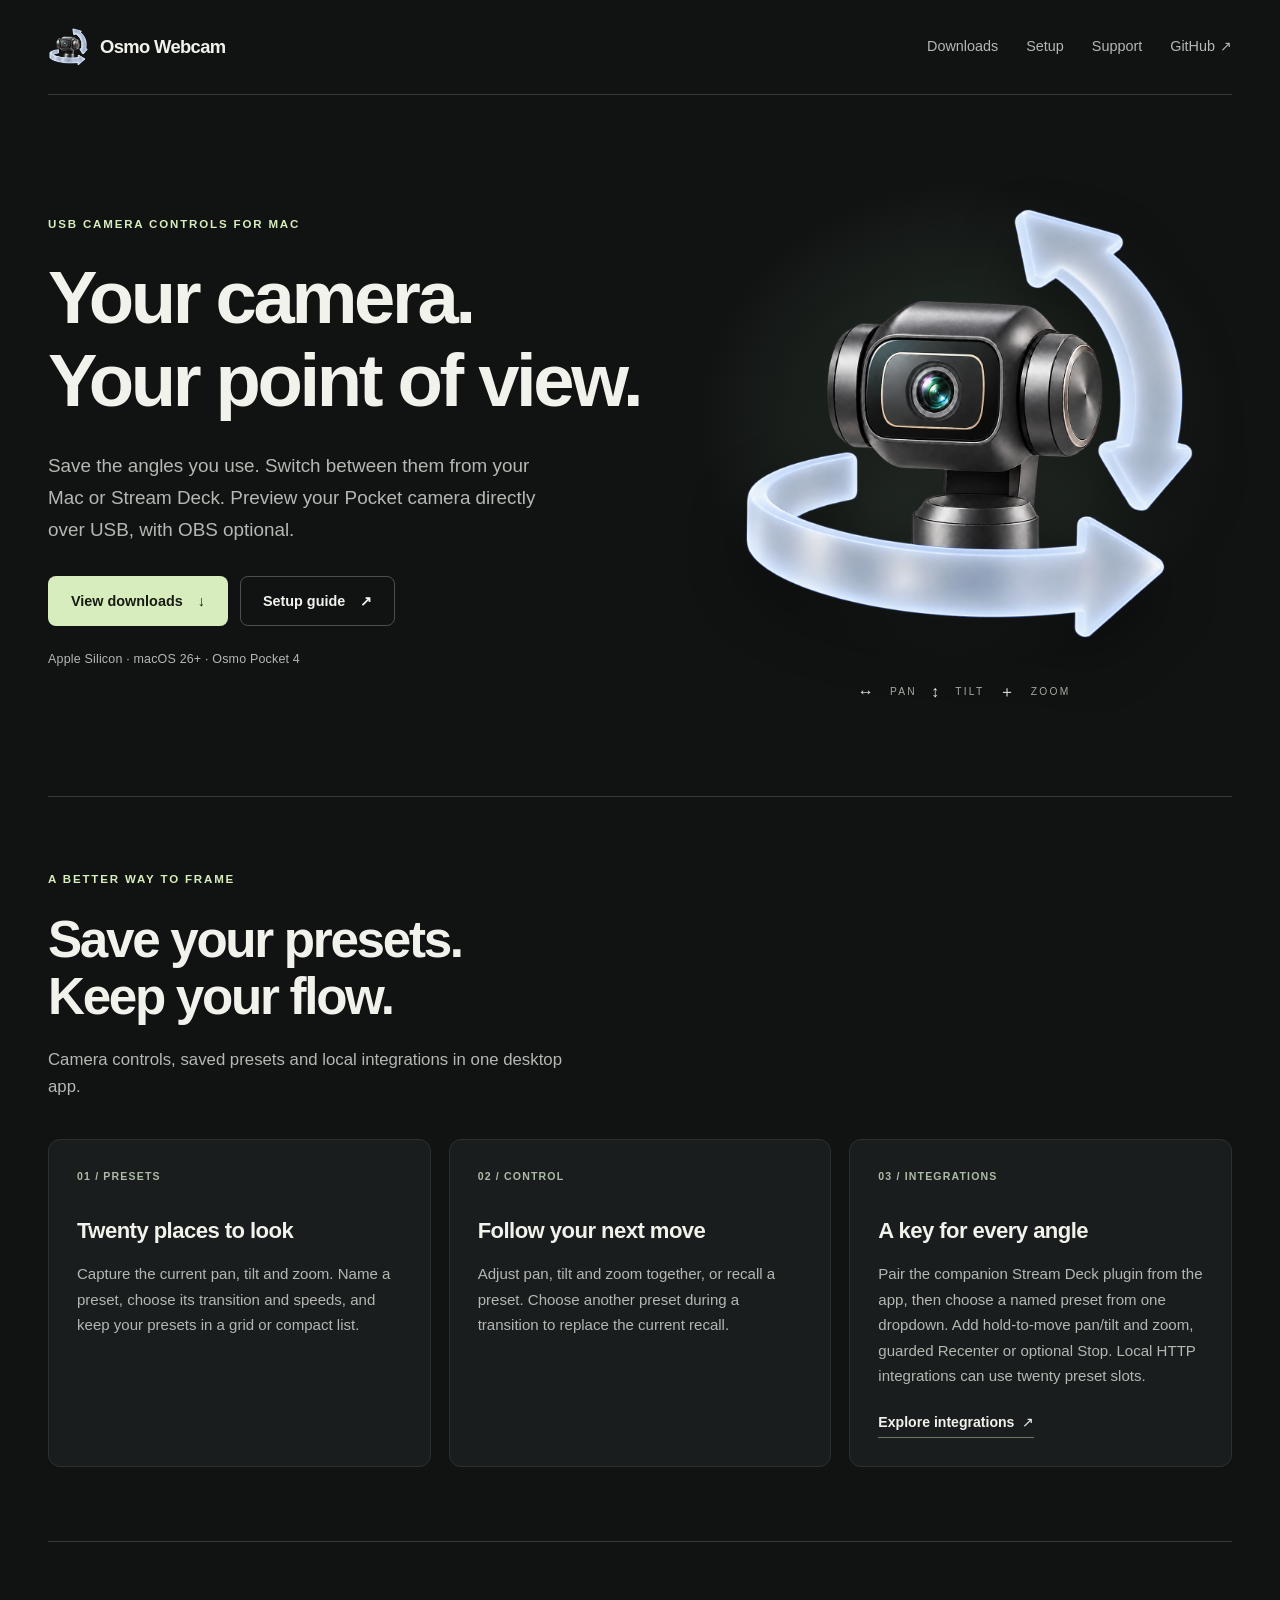
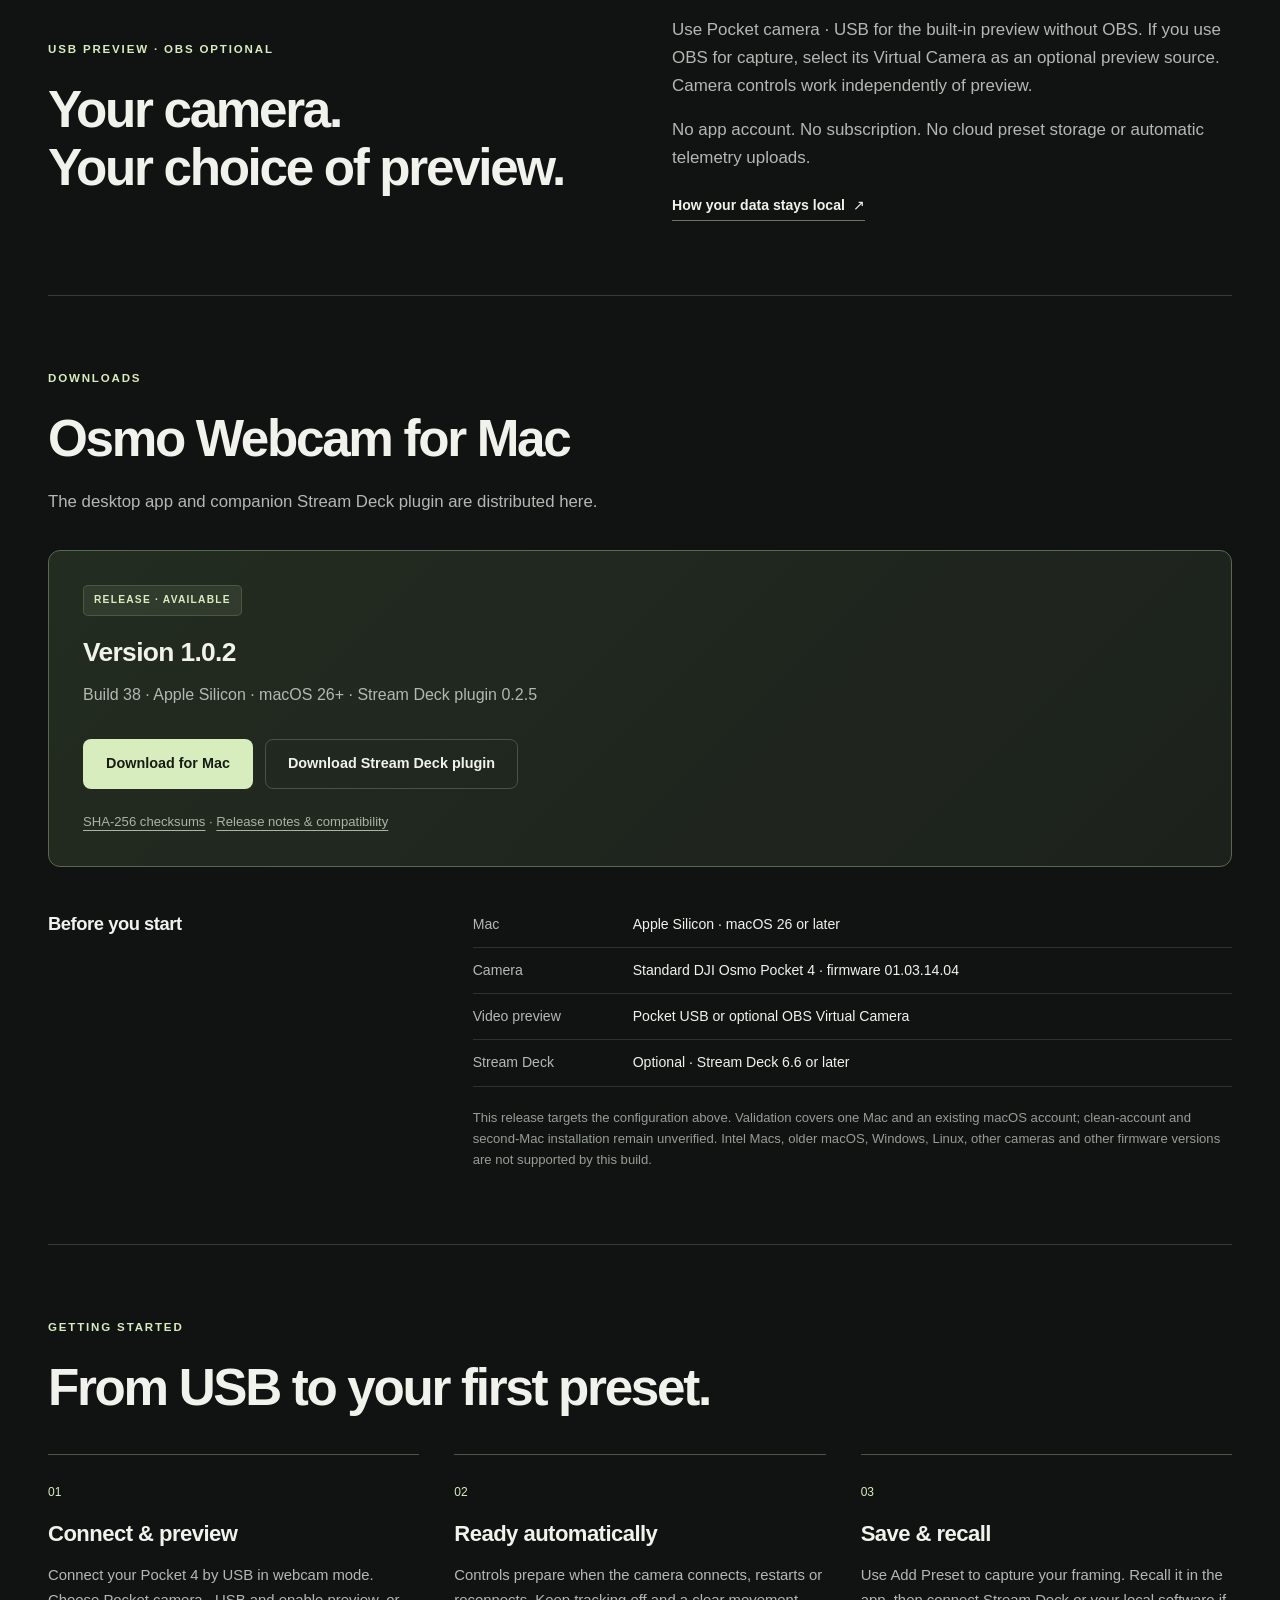
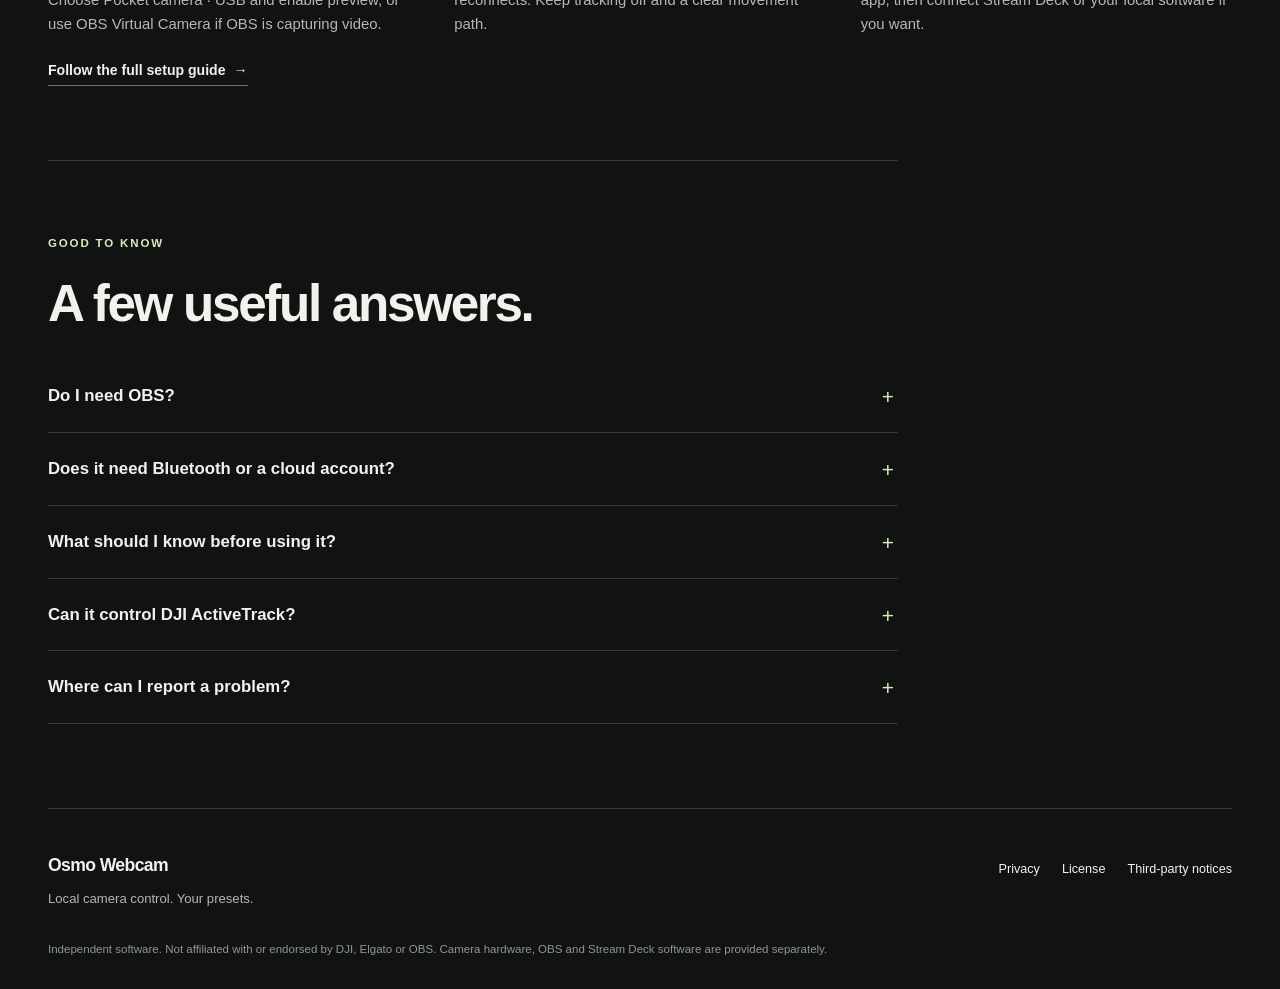
==== commit 5f95f7b5: "Publish Osmo Webcam preview distribution" ====
--- a/index.html
+++ b/index.html
@@ -29,13 +29,13 @@
 <section class="downloadSection" id="downloads" aria-labelledby="downloadsTitle"><div class="sectionIntro"><p class="eyebrow">DOWNLOADS</p><h2 id="downloadsTitle">Osmo Webcam for Mac</h2><p>The desktop app and companion Stream Deck plugin are distributed here.</p></div>
 <div class="downloadPanel" id="release-downloads">
 <!-- RELEASE_DOWNLOADS_START -->
-<span class="statusBadge">FIRST RELEASE · AVAILABLE</span><h3>Version 1.0.0</h3><p>Build 35 · Apple Silicon · macOS 26+ · Stream Deck plugin 0.2.4</p><div class="actions"><a class="button primary" href="https://github.com/Cokser/osmo-webcam-releases/releases/download/v1.0.0/Osmo-Webcam-1.0.0-arm64.dmg">Download for Mac</a><a class="button secondary" href="https://github.com/Cokser/osmo-webcam-releases/releases/download/v1.0.0/Osmo-Webcam-StreamDeck-0.2.4.streamDeckPlugin">Download Stream Deck plugin</a></div><p class="small"><a href="https://github.com/Cokser/osmo-webcam-releases/releases/download/v1.0.0/SHA256SUMS.txt">SHA-256 checksums</a> · <a href="releases/v1.0.0.html">Release notes &amp; compatibility</a></p>
+<span class="statusBadge">RELEASE · AVAILABLE</span><h3>Version 1.0.2</h3><p>Build 38 · Apple Silicon · macOS 26+ · Stream Deck plugin 0.2.5</p><div class="actions"><a class="button primary" href="https://github.com/Cokser/osmo-webcam-releases/releases/download/v1.0.2/Osmo-Webcam-1.0.2-arm64.dmg">Download for Mac</a><a class="button secondary" href="https://github.com/Cokser/osmo-webcam-releases/releases/download/v1.0.2/Osmo-Webcam-StreamDeck-0.2.5.streamDeckPlugin">Download Stream Deck plugin</a></div><p class="small"><a href="https://github.com/Cokser/osmo-webcam-releases/releases/download/v1.0.2/SHA256SUMS.txt">SHA-256 checksums</a> · <a href="releases/v1.0.2.html">Release notes &amp; compatibility</a></p>
 <!-- RELEASE_DOWNLOADS_END -->
 </div>
 <div class="requirements"><h3>Before you start</h3><dl><div><dt>Mac</dt><dd>Apple Silicon · macOS 26 or later</dd></div><div><dt>Camera</dt><dd>Standard DJI Osmo Pocket 4 · firmware 01.03.14.04</dd></div><div><dt>Video preview</dt><dd>Pocket USB or optional OBS Virtual Camera</dd></div><div><dt>Stream Deck</dt><dd>Optional · Stream Deck 6.6 or later</dd></div></dl><p class="small">This release targets the configuration above. Validation covers one Mac and an existing macOS account; clean-account and second-Mac installation remain unverified. Intel Macs, older macOS, Windows, Linux, other cameras and other firmware versions are not supported by this build.</p></div>
 </section>
-<section class="gettingStarted" aria-labelledby="startTitle"><div class="sectionIntro"><p class="eyebrow">GETTING STARTED</p><h2 id="startTitle">From USB to your first preset.</h2></div><ol class="steps"><li><span>01</span><h3>Connect &amp; preview</h3><p>Connect your Pocket 4 by USB in webcam mode. Choose Pocket camera · USB and enable preview, or use OBS Virtual Camera if OBS is capturing video.</p></li><li><span>02</span><h3>Confirm your setup</h3><p>Use a fixed mount, turn tracking off, and review a clear movement window. Confirm the reference before enabling controls.</p></li><li><span>03</span><h3>Save &amp; recall</h3><p>Use Add Preset to capture your framing. Recall it in the app, then connect Stream Deck or your local software if you want.</p></li></ol><a class="textLink" href="setup.html">Follow the full setup guide <span aria-hidden="true">→</span></a></section>
-<section class="faq" aria-labelledby="faqTitle"><p class="eyebrow">GOOD TO KNOW</p><h2 id="faqTitle">A few useful answers.</h2><details><summary>Do I need OBS?</summary><p>No. Camera controls and the direct USB preview work without OBS. If you use OBS for recording or streaming, OBS Virtual Camera is an optional preview source. Osmo Webcam does not record or stream video.</p></details><details><summary>Does it need Bluetooth or a cloud account?</summary><p>No Bluetooth connection or app account is required for USB controls or preview. Presets and credentials stay in your macOS user account. Update checks use GitHub.</p></details><details><summary>What should I know before using it?</summary><p>Some motion features remain experimental. Review clearance for your fixed setup and keep tracking off. Camera readback and completed commands do not establish physical arrival or immediate motor stop. Press Escape in the app to cancel further motion scheduling. A Stream Deck Stop action is optional; held controls stop scheduling on release. A finite command already accepted by the camera may finish.</p></details><details><summary>Can it control DJI ActiveTrack?</summary><p>No. Built-in ActiveTrack and battery telemetry are not included in this release. Keep tracking off for the confirmed fixed setup.</p></details><details><summary>Where can I report a problem?</summary><p>Use the <a href="https://github.com/Cokser/osmo-webcam-releases/issues">public issue tracker</a>. Include versions and the visible error code. Keep tokens, device identifiers and private recordings out of reports. See <a href="support.html">support</a> for the details to include.</p></details></section>
+<section class="gettingStarted" aria-labelledby="startTitle"><div class="sectionIntro"><p class="eyebrow">GETTING STARTED</p><h2 id="startTitle">From USB to your first preset.</h2></div><ol class="steps"><li><span>01</span><h3>Connect &amp; preview</h3><p>Connect your Pocket 4 by USB in webcam mode. Choose Pocket camera · USB and enable preview, or use OBS Virtual Camera if OBS is capturing video.</p></li><li><span>02</span><h3>Ready automatically</h3><p>Controls prepare when the camera connects, restarts or reconnects. Keep tracking off and a clear movement path.</p></li><li><span>03</span><h3>Save &amp; recall</h3><p>Use Add Preset to capture your framing. Recall it in the app, then connect Stream Deck or your local software if you want.</p></li></ol><a class="textLink" href="setup.html">Follow the full setup guide <span aria-hidden="true">→</span></a></section>
+<section class="faq" aria-labelledby="faqTitle"><p class="eyebrow">GOOD TO KNOW</p><h2 id="faqTitle">A few useful answers.</h2><details><summary>Do I need OBS?</summary><p>No. Camera controls and the direct USB preview work without OBS. If you use OBS for recording or streaming, OBS Virtual Camera is an optional preview source. Osmo Webcam does not record or stream video.</p></details><details><summary>Does it need Bluetooth or a cloud account?</summary><p>No Bluetooth connection or app account is required for USB controls or preview. Presets and credentials stay in your macOS user account. Update checks use GitHub.</p></details><details><summary>What should I know before using it?</summary><p>Some motion features remain experimental. Review clearance for your fixed setup and keep tracking off. Camera readback and completed commands do not establish physical arrival or immediate motor stop. Press Escape in the app to cancel further motion scheduling. A Stream Deck Stop action is optional; held controls stop scheduling on release. A finite command already accepted by the camera may finish.</p></details><details><summary>Can it control DJI ActiveTrack?</summary><p>No. Built-in ActiveTrack and battery telemetry are not included in this release. Keep tracking off while using camera controls.</p></details><details><summary>Where can I report a problem?</summary><p>Use the <a href="https://github.com/Cokser/osmo-webcam-releases/issues">public issue tracker</a>. Include versions and the visible error code. Keep tokens, device identifiers and private recordings out of reports. See <a href="support.html">support</a> for the details to include.</p></details></section>
 </main>
 <footer class="siteFooter"><div><a class="footerBrand" href="index.html">Osmo Webcam</a><p>Local camera control. Your presets.</p></div><div class="footerLinks"><a href="privacy.html">Privacy</a><a href="LICENSE.txt">License</a><a href="third-party.html">Third-party notices</a></div><p class="finePrint">Independent software. Not affiliated with or endorsed by DJI, Elgato or OBS. Camera hardware, OBS and Stream Deck software are provided separately.</p></footer>
 </body>
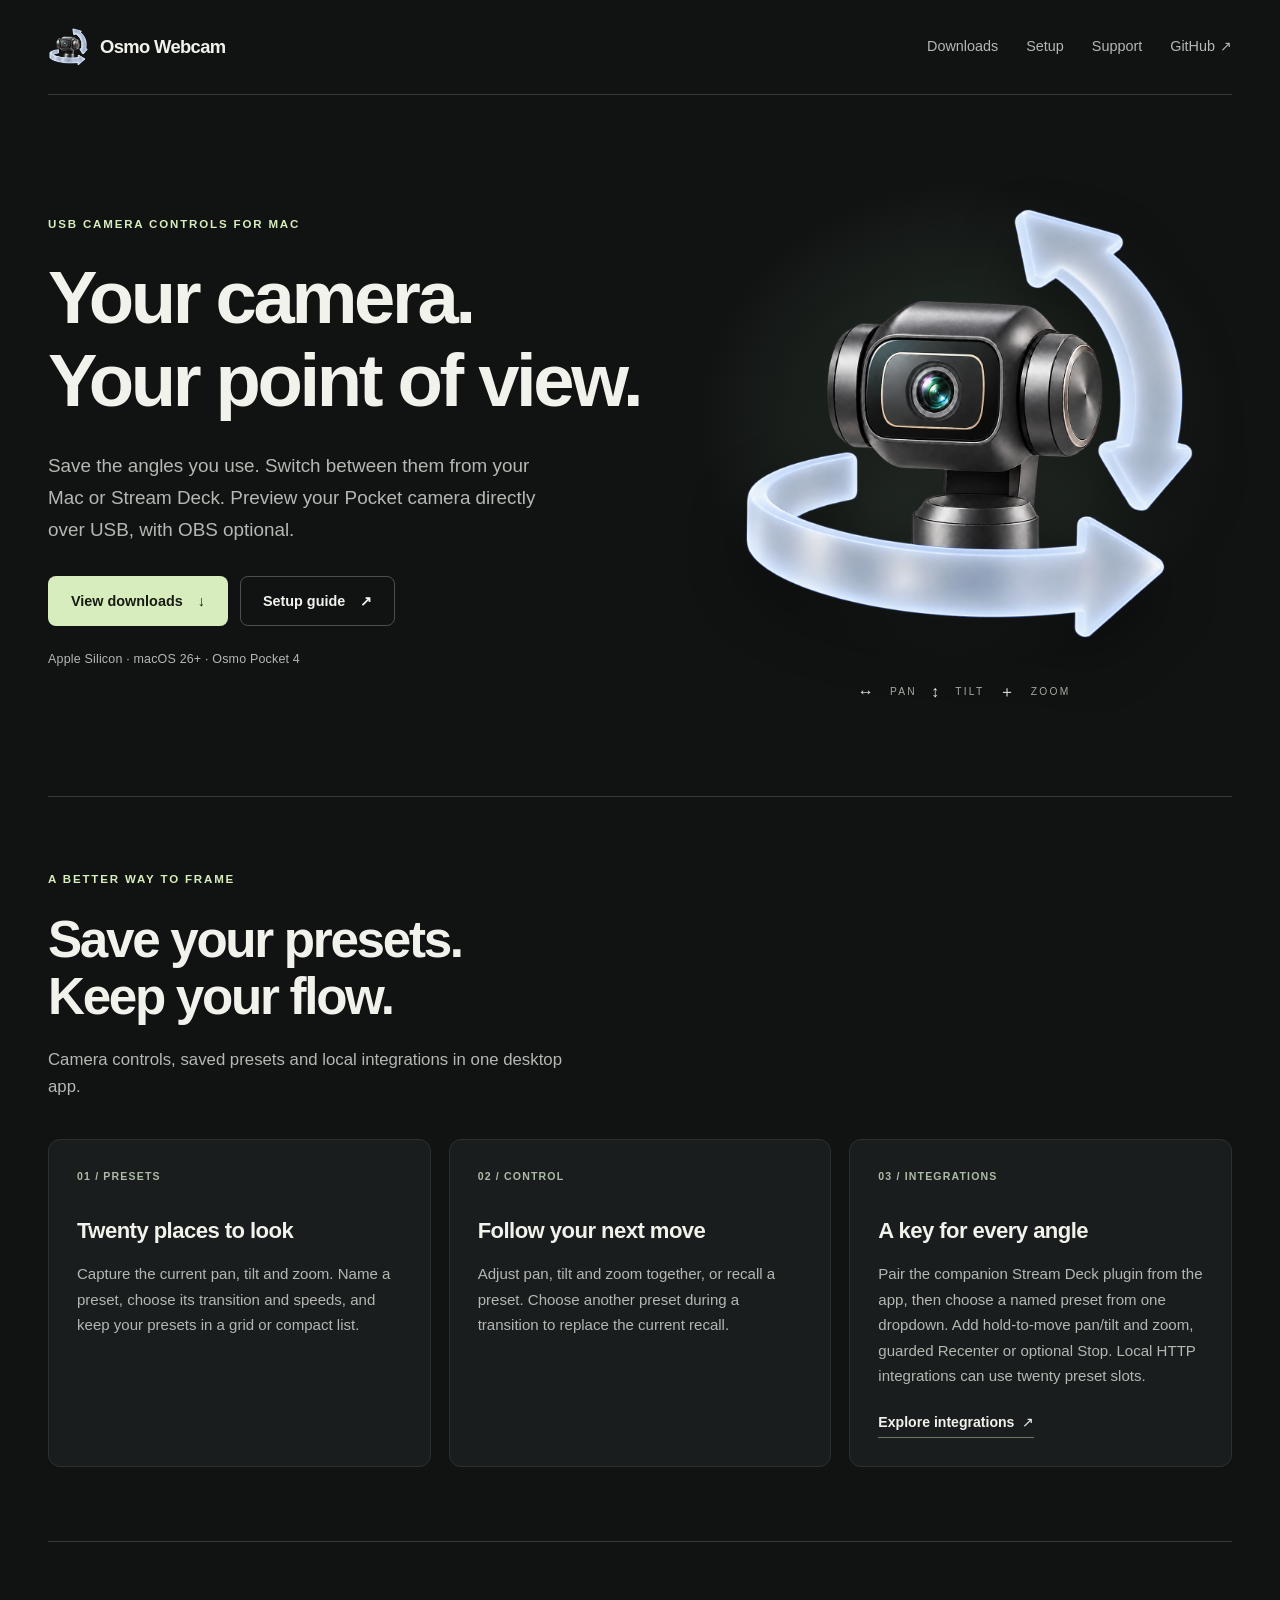
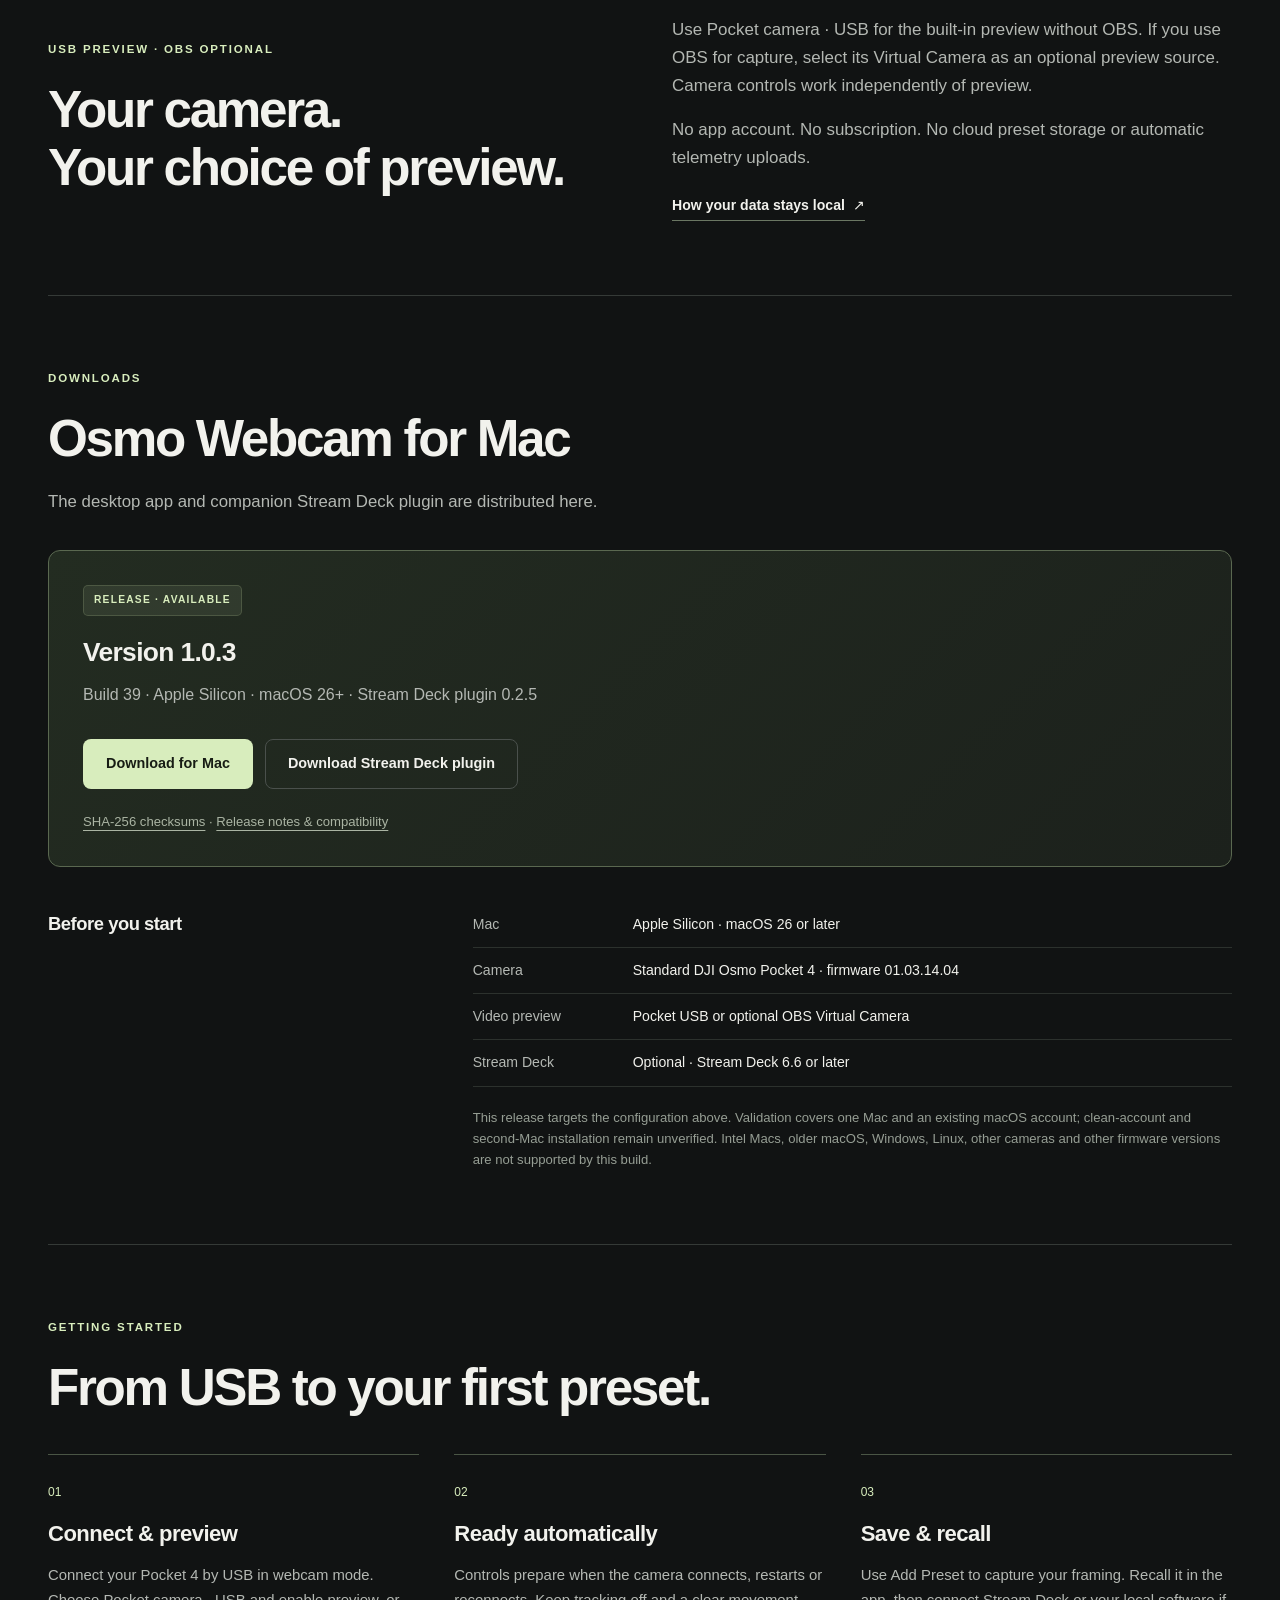
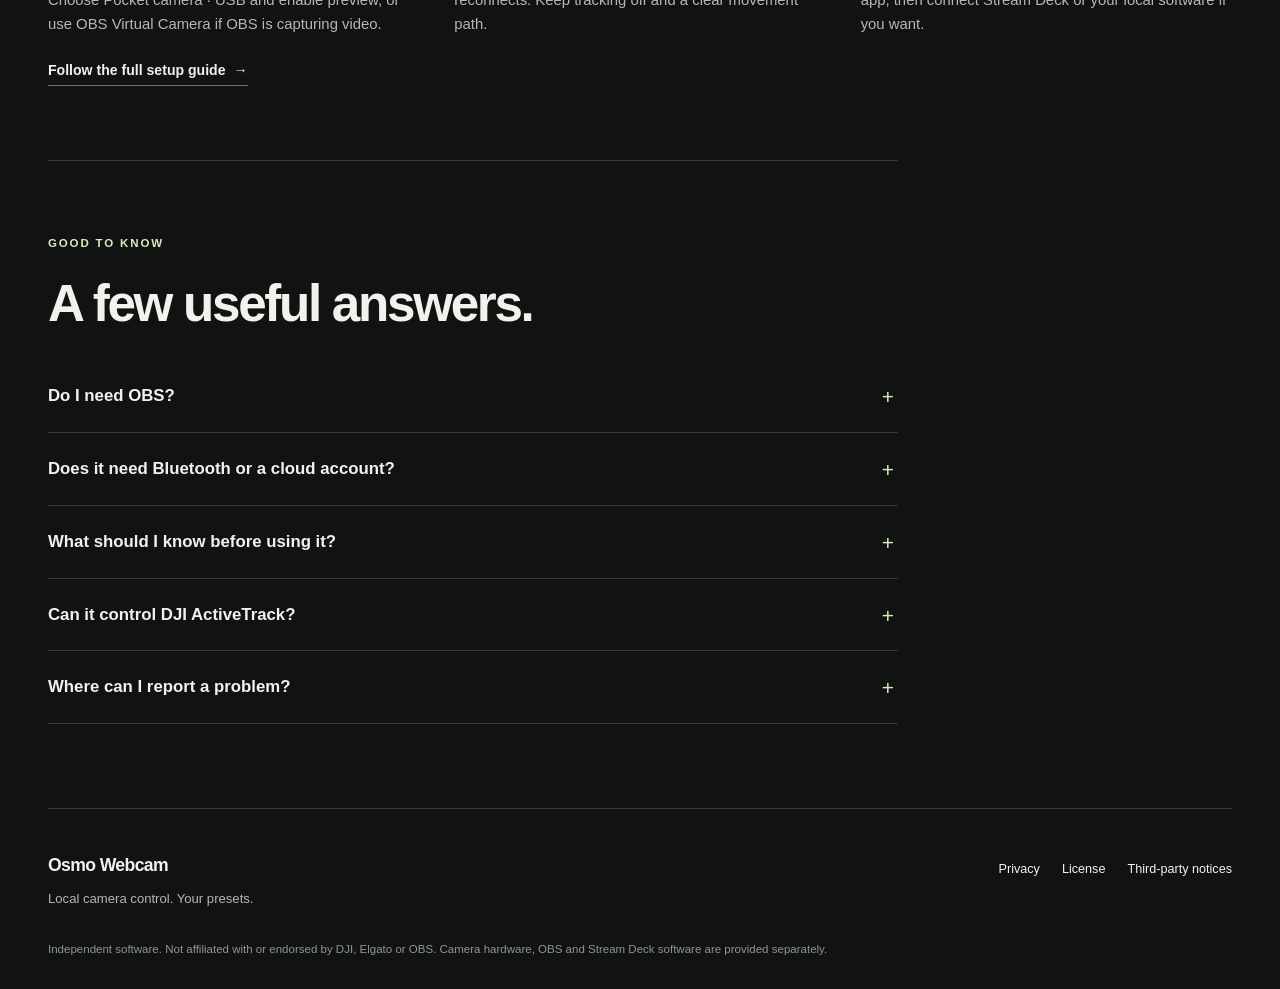
==== commit e9dabfd2: "Publish Osmo Webcam preview distribution" ====
--- a/index.html
+++ b/index.html
@@ -29,7 +29,7 @@
 <section class="downloadSection" id="downloads" aria-labelledby="downloadsTitle"><div class="sectionIntro"><p class="eyebrow">DOWNLOADS</p><h2 id="downloadsTitle">Osmo Webcam for Mac</h2><p>The desktop app and companion Stream Deck plugin are distributed here.</p></div>
 <div class="downloadPanel" id="release-downloads">
 <!-- RELEASE_DOWNLOADS_START -->
-<span class="statusBadge">RELEASE · AVAILABLE</span><h3>Version 1.0.2</h3><p>Build 38 · Apple Silicon · macOS 26+ · Stream Deck plugin 0.2.5</p><div class="actions"><a class="button primary" href="https://github.com/Cokser/osmo-webcam-releases/releases/download/v1.0.2/Osmo-Webcam-1.0.2-arm64.dmg">Download for Mac</a><a class="button secondary" href="https://github.com/Cokser/osmo-webcam-releases/releases/download/v1.0.2/Osmo-Webcam-StreamDeck-0.2.5.streamDeckPlugin">Download Stream Deck plugin</a></div><p class="small"><a href="https://github.com/Cokser/osmo-webcam-releases/releases/download/v1.0.2/SHA256SUMS.txt">SHA-256 checksums</a> · <a href="releases/v1.0.2.html">Release notes &amp; compatibility</a></p>
+<span class="statusBadge">RELEASE · AVAILABLE</span><h3>Version 1.0.3</h3><p>Build 39 · Apple Silicon · macOS 26+ · Stream Deck plugin 0.2.5</p><div class="actions"><a class="button primary" href="https://github.com/Cokser/osmo-webcam-releases/releases/download/v1.0.3/Osmo-Webcam-1.0.3-arm64.dmg">Download for Mac</a><a class="button secondary" href="https://github.com/Cokser/osmo-webcam-releases/releases/download/v1.0.3/Osmo-Webcam-StreamDeck-0.2.5.streamDeckPlugin">Download Stream Deck plugin</a></div><p class="small"><a href="https://github.com/Cokser/osmo-webcam-releases/releases/download/v1.0.3/SHA256SUMS.txt">SHA-256 checksums</a> · <a href="releases/v1.0.3.html">Release notes &amp; compatibility</a></p>
 <!-- RELEASE_DOWNLOADS_END -->
 </div>
 <div class="requirements"><h3>Before you start</h3><dl><div><dt>Mac</dt><dd>Apple Silicon · macOS 26 or later</dd></div><div><dt>Camera</dt><dd>Standard DJI Osmo Pocket 4 · firmware 01.03.14.04</dd></div><div><dt>Video preview</dt><dd>Pocket USB or optional OBS Virtual Camera</dd></div><div><dt>Stream Deck</dt><dd>Optional · Stream Deck 6.6 or later</dd></div></dl><p class="small">This release targets the configuration above. Validation covers one Mac and an existing macOS account; clean-account and second-Mac installation remain unverified. Intel Macs, older macOS, Windows, Linux, other cameras and other firmware versions are not supported by this build.</p></div>
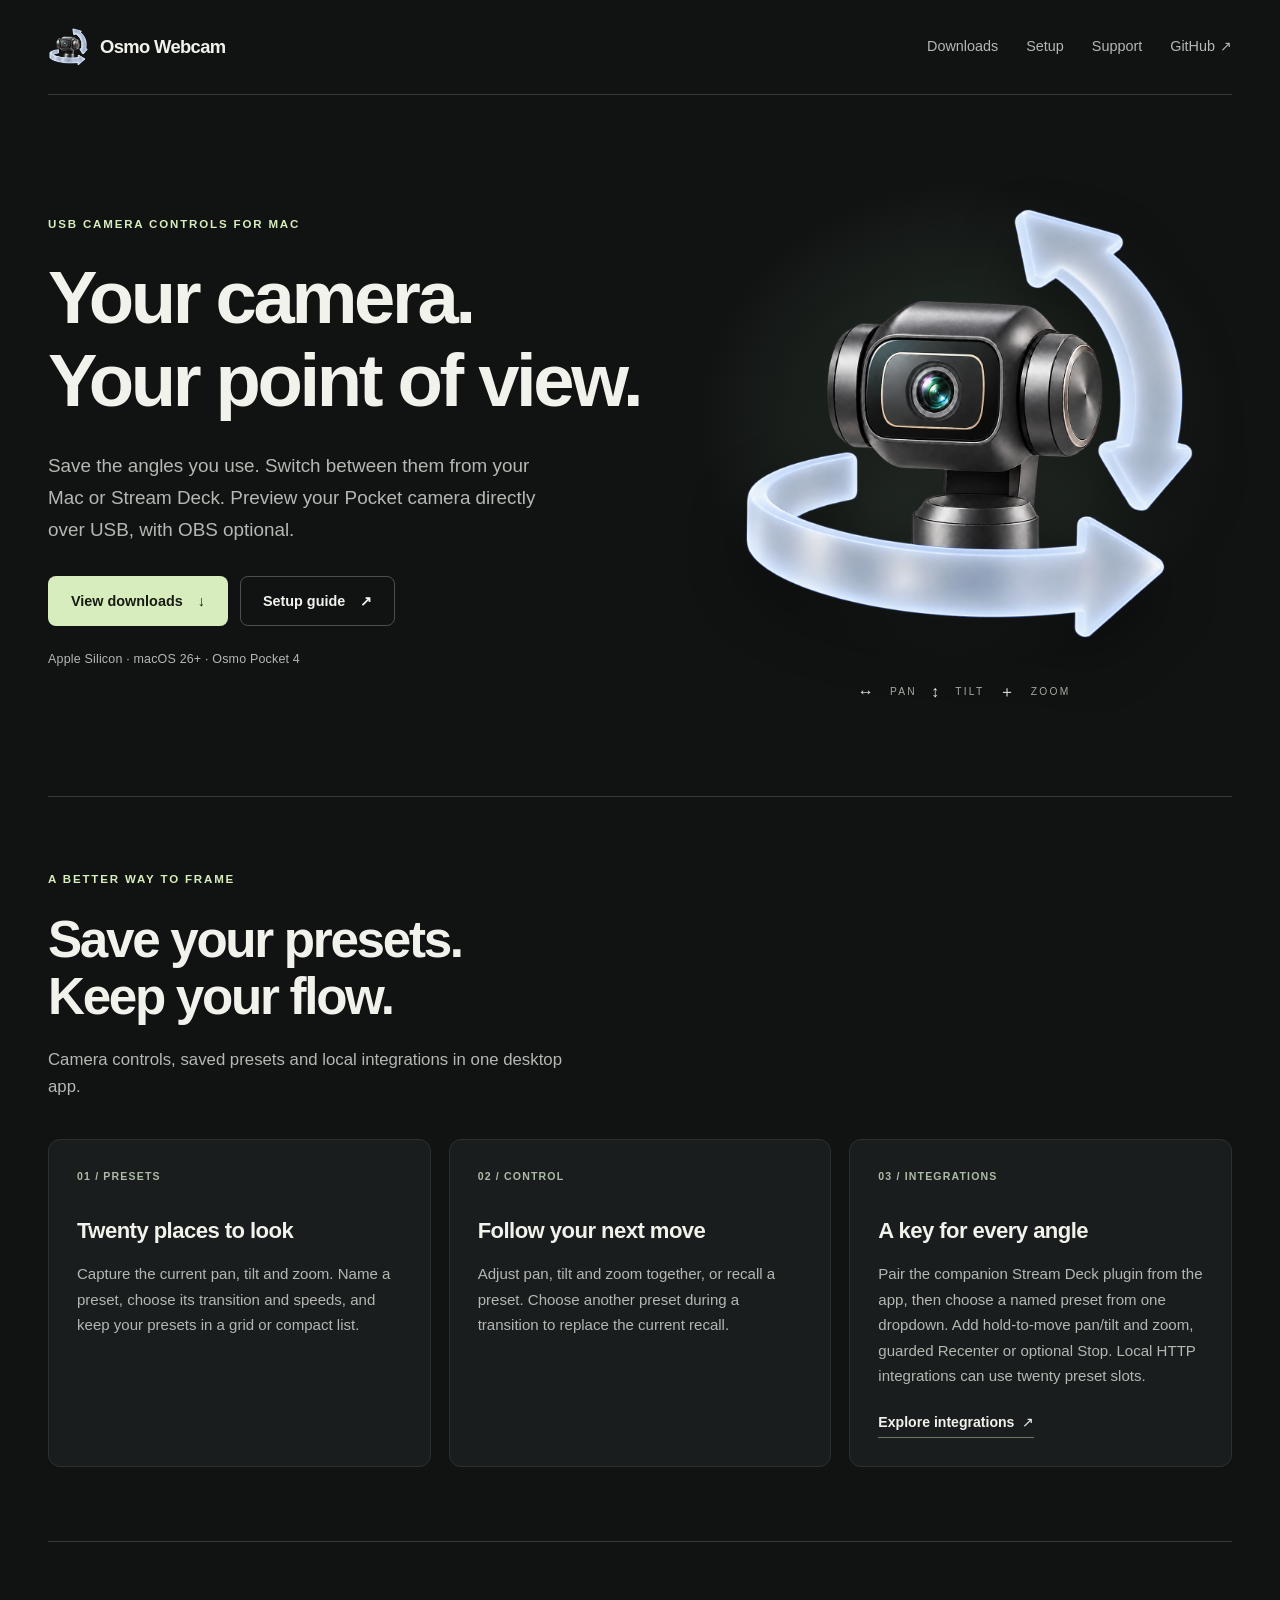
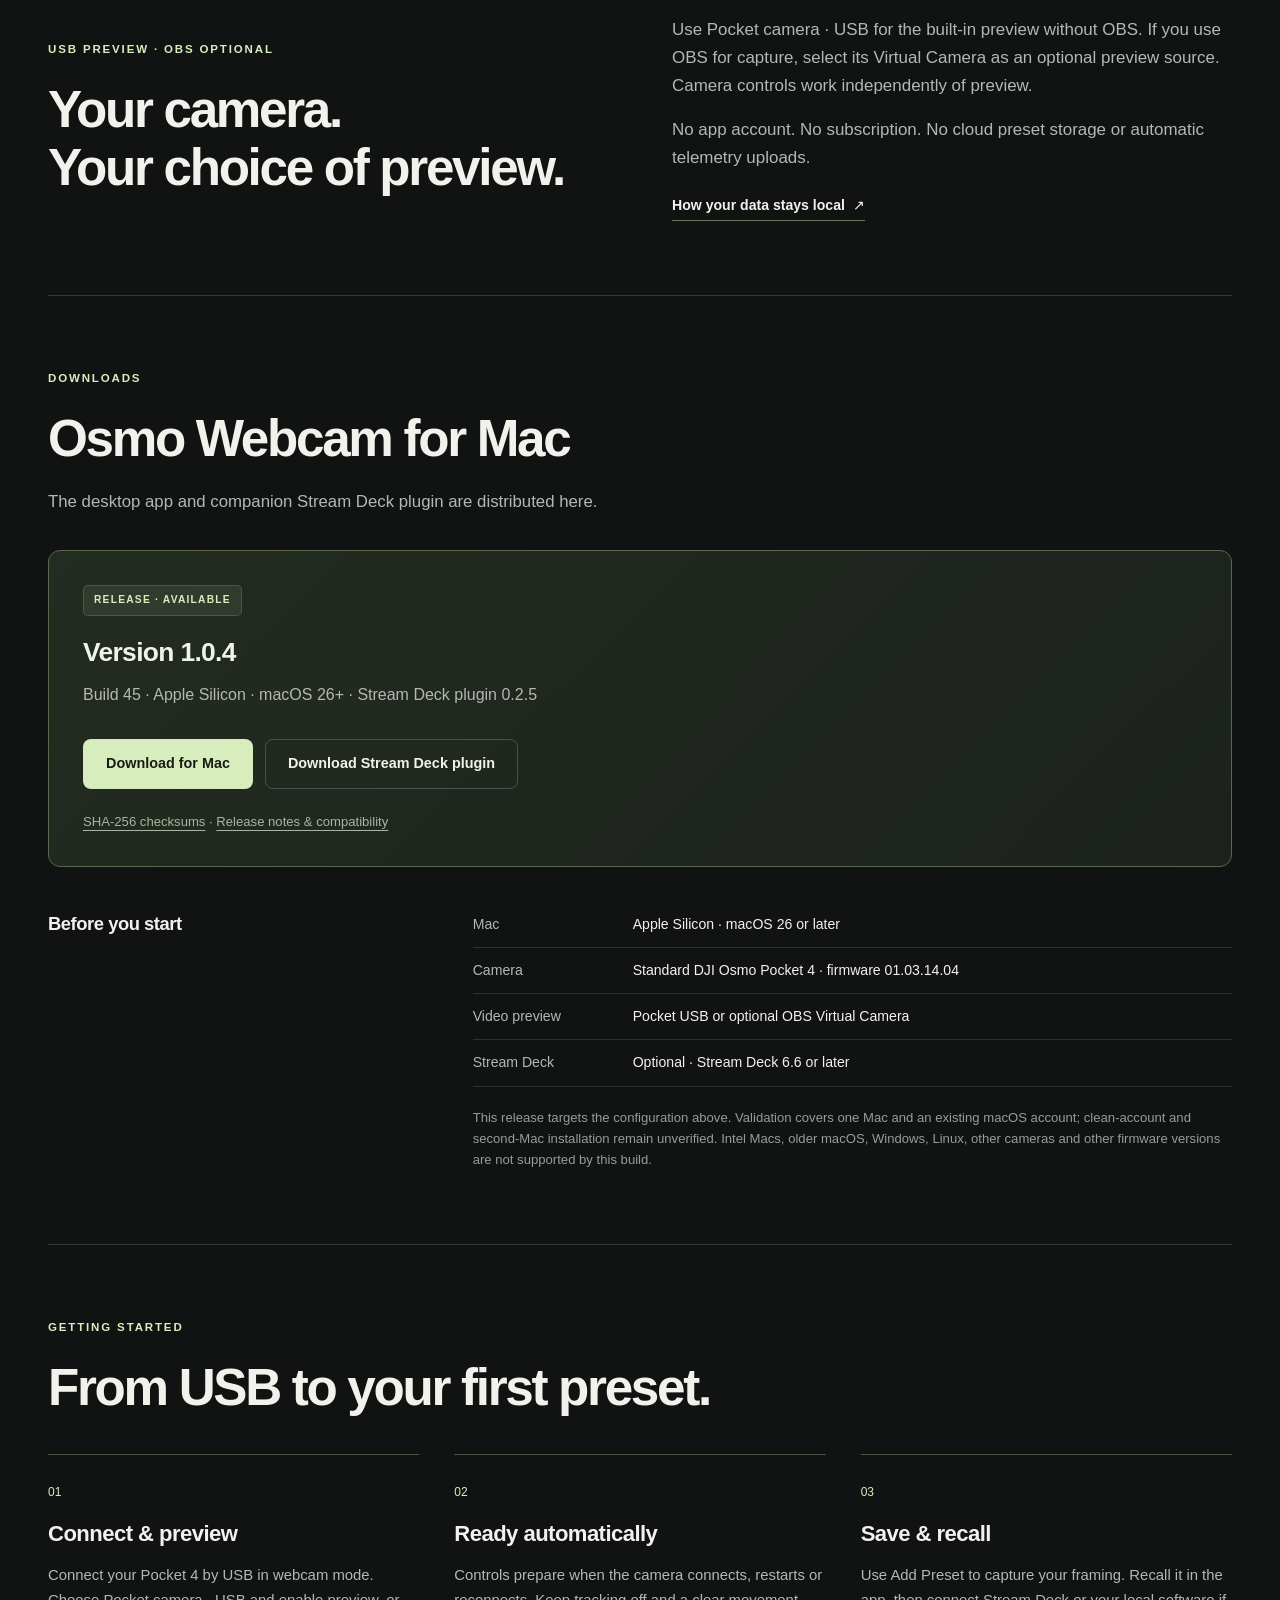
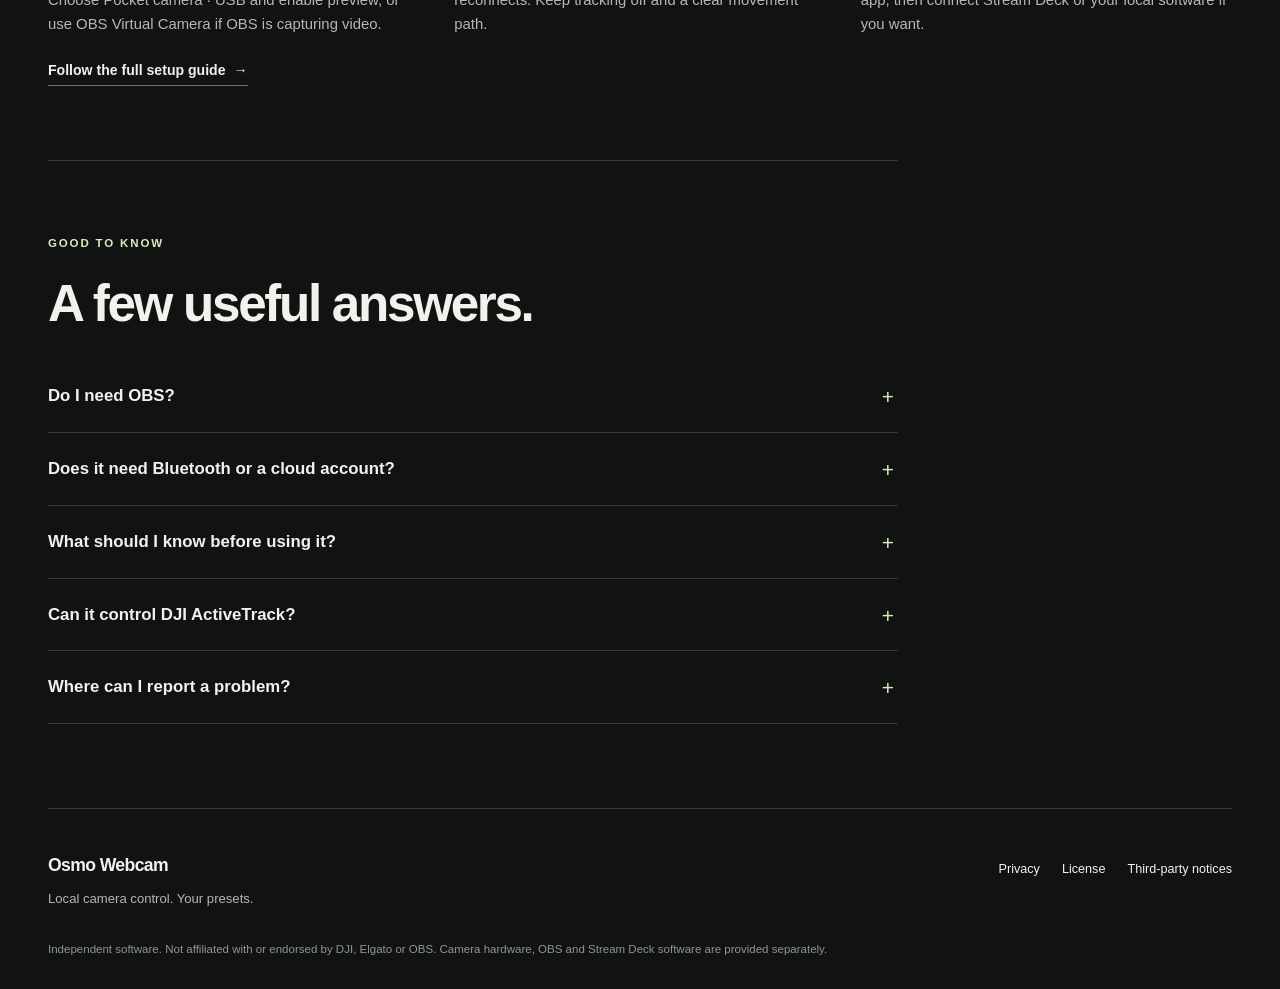
==== commit f4652457: "Publish Osmo Webcam preview distribution" ====
--- a/index.html
+++ b/index.html
@@ -29,7 +29,7 @@
 <section class="downloadSection" id="downloads" aria-labelledby="downloadsTitle"><div class="sectionIntro"><p class="eyebrow">DOWNLOADS</p><h2 id="downloadsTitle">Osmo Webcam for Mac</h2><p>The desktop app and companion Stream Deck plugin are distributed here.</p></div>
 <div class="downloadPanel" id="release-downloads">
 <!-- RELEASE_DOWNLOADS_START -->
-<span class="statusBadge">RELEASE · AVAILABLE</span><h3>Version 1.0.3</h3><p>Build 39 · Apple Silicon · macOS 26+ · Stream Deck plugin 0.2.5</p><div class="actions"><a class="button primary" href="https://github.com/Cokser/osmo-webcam-releases/releases/download/v1.0.3/Osmo-Webcam-1.0.3-arm64.dmg">Download for Mac</a><a class="button secondary" href="https://github.com/Cokser/osmo-webcam-releases/releases/download/v1.0.3/Osmo-Webcam-StreamDeck-0.2.5.streamDeckPlugin">Download Stream Deck plugin</a></div><p class="small"><a href="https://github.com/Cokser/osmo-webcam-releases/releases/download/v1.0.3/SHA256SUMS.txt">SHA-256 checksums</a> · <a href="releases/v1.0.3.html">Release notes &amp; compatibility</a></p>
+<span class="statusBadge">RELEASE · AVAILABLE</span><h3>Version 1.0.4</h3><p>Build 45 · Apple Silicon · macOS 26+ · Stream Deck plugin 0.2.5</p><div class="actions"><a class="button primary" href="https://github.com/Cokser/osmo-webcam-releases/releases/download/v1.0.4/Osmo-Webcam-1.0.4-arm64.dmg">Download for Mac</a><a class="button secondary" href="https://github.com/Cokser/osmo-webcam-releases/releases/download/v1.0.4/Osmo-Webcam-StreamDeck-0.2.5.streamDeckPlugin">Download Stream Deck plugin</a></div><p class="small"><a href="https://github.com/Cokser/osmo-webcam-releases/releases/download/v1.0.4/SHA256SUMS.txt">SHA-256 checksums</a> · <a href="releases/v1.0.4.html">Release notes &amp; compatibility</a></p>
 <!-- RELEASE_DOWNLOADS_END -->
 </div>
 <div class="requirements"><h3>Before you start</h3><dl><div><dt>Mac</dt><dd>Apple Silicon · macOS 26 or later</dd></div><div><dt>Camera</dt><dd>Standard DJI Osmo Pocket 4 · firmware 01.03.14.04</dd></div><div><dt>Video preview</dt><dd>Pocket USB or optional OBS Virtual Camera</dd></div><div><dt>Stream Deck</dt><dd>Optional · Stream Deck 6.6 or later</dd></div></dl><p class="small">This release targets the configuration above. Validation covers one Mac and an existing macOS account; clean-account and second-Mac installation remain unverified. Intel Macs, older macOS, Windows, Linux, other cameras and other firmware versions are not supported by this build.</p></div>
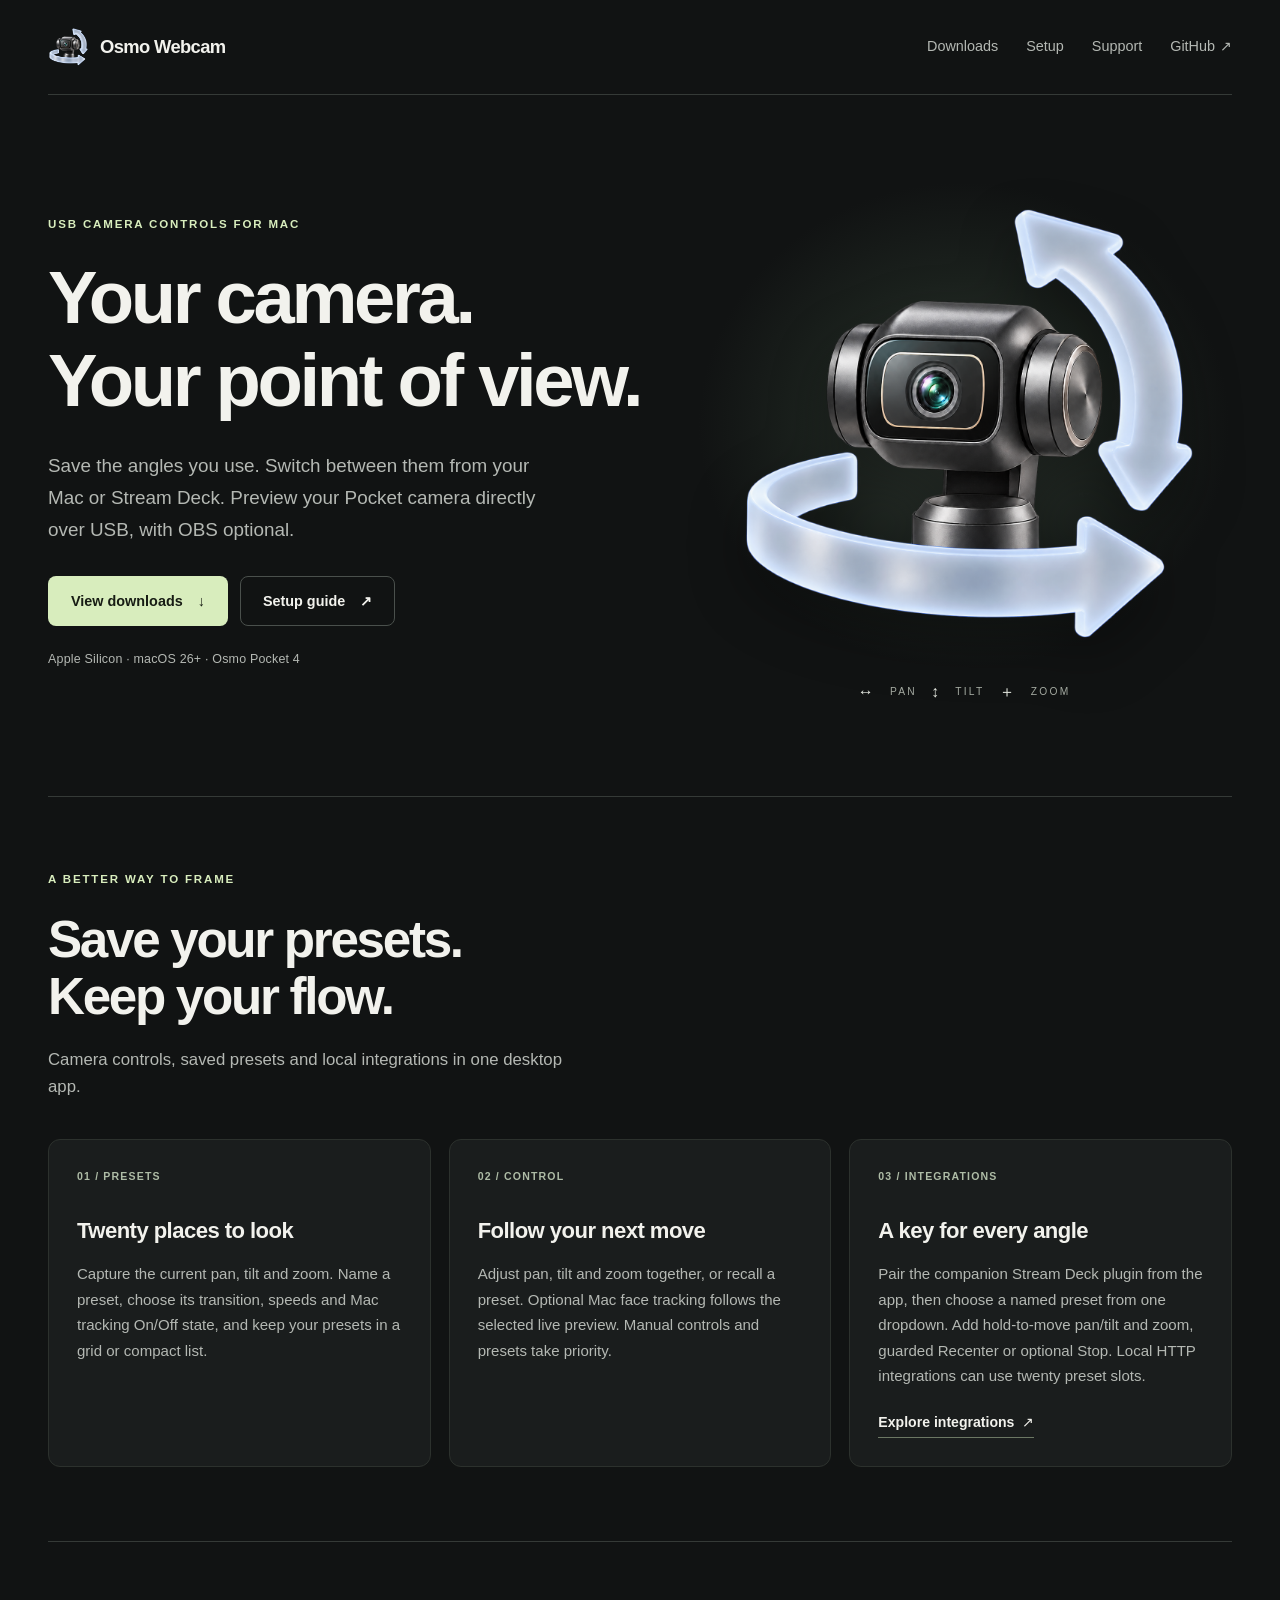
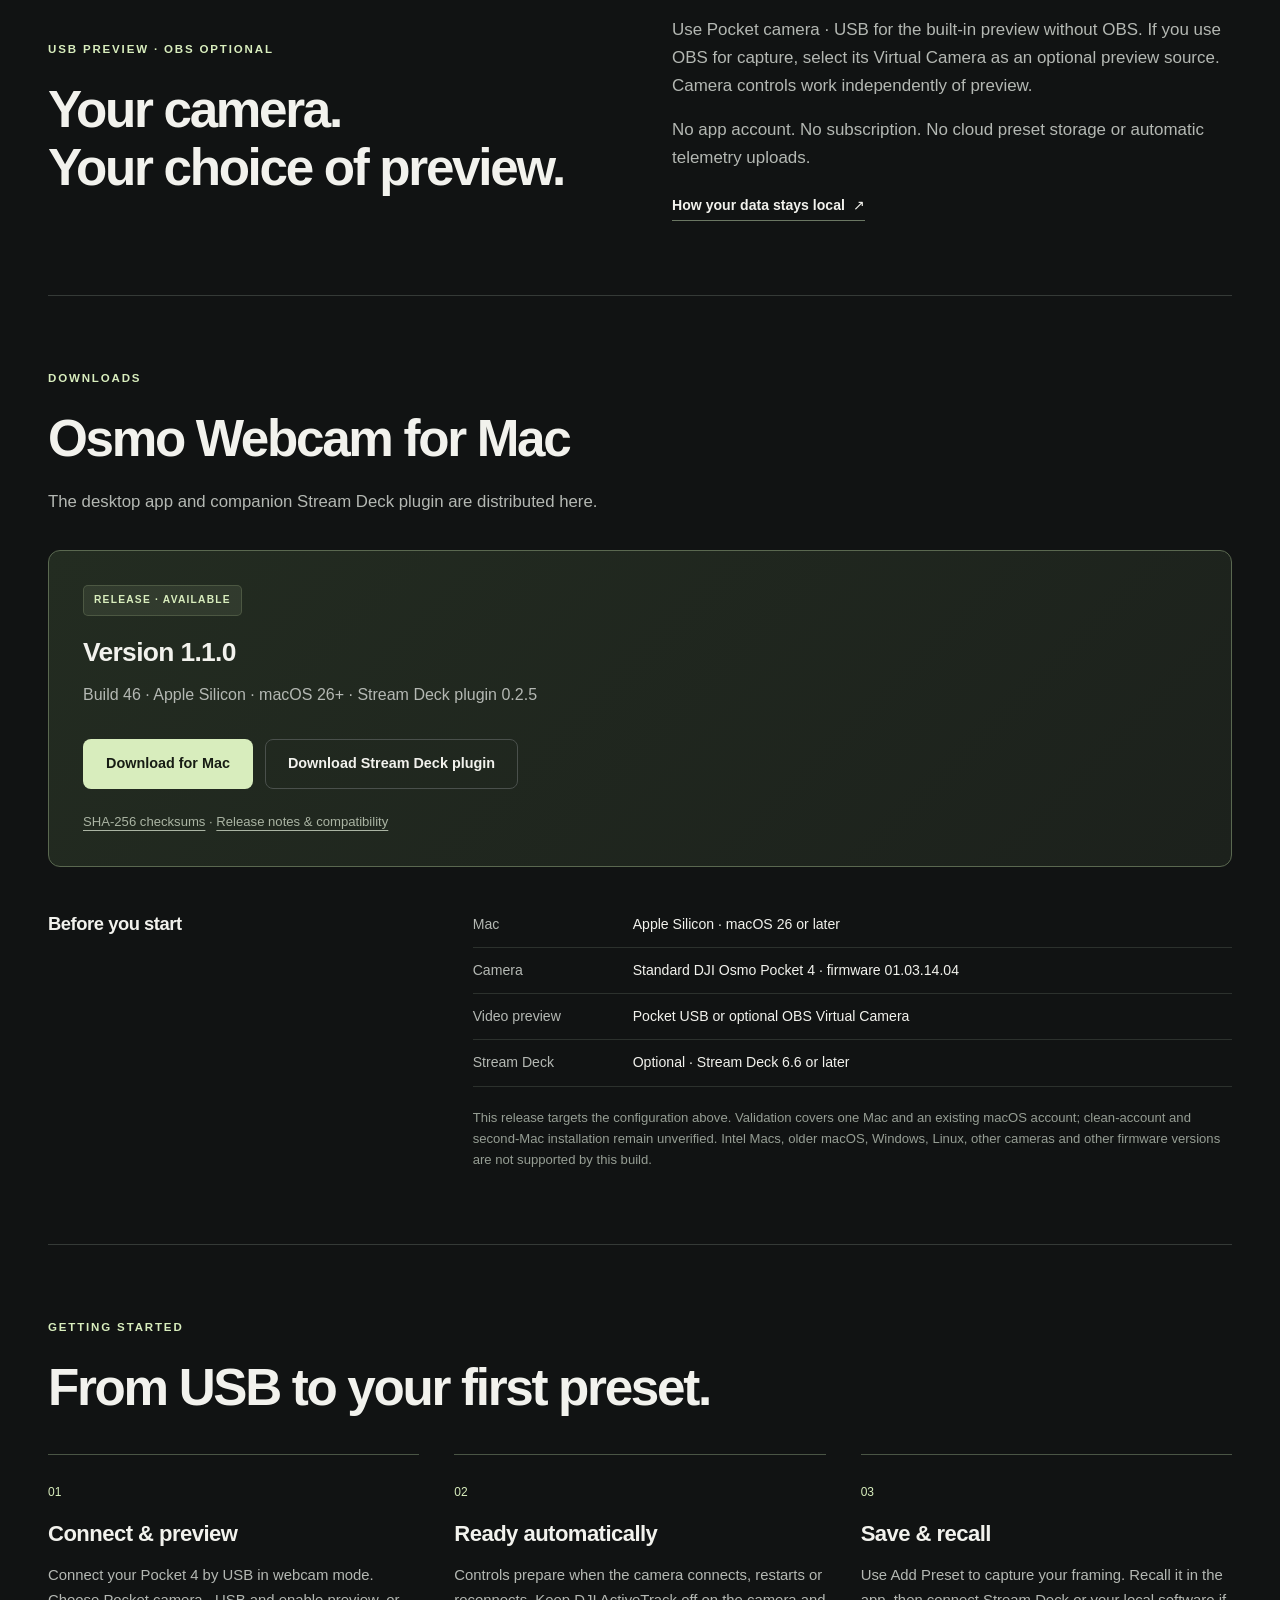
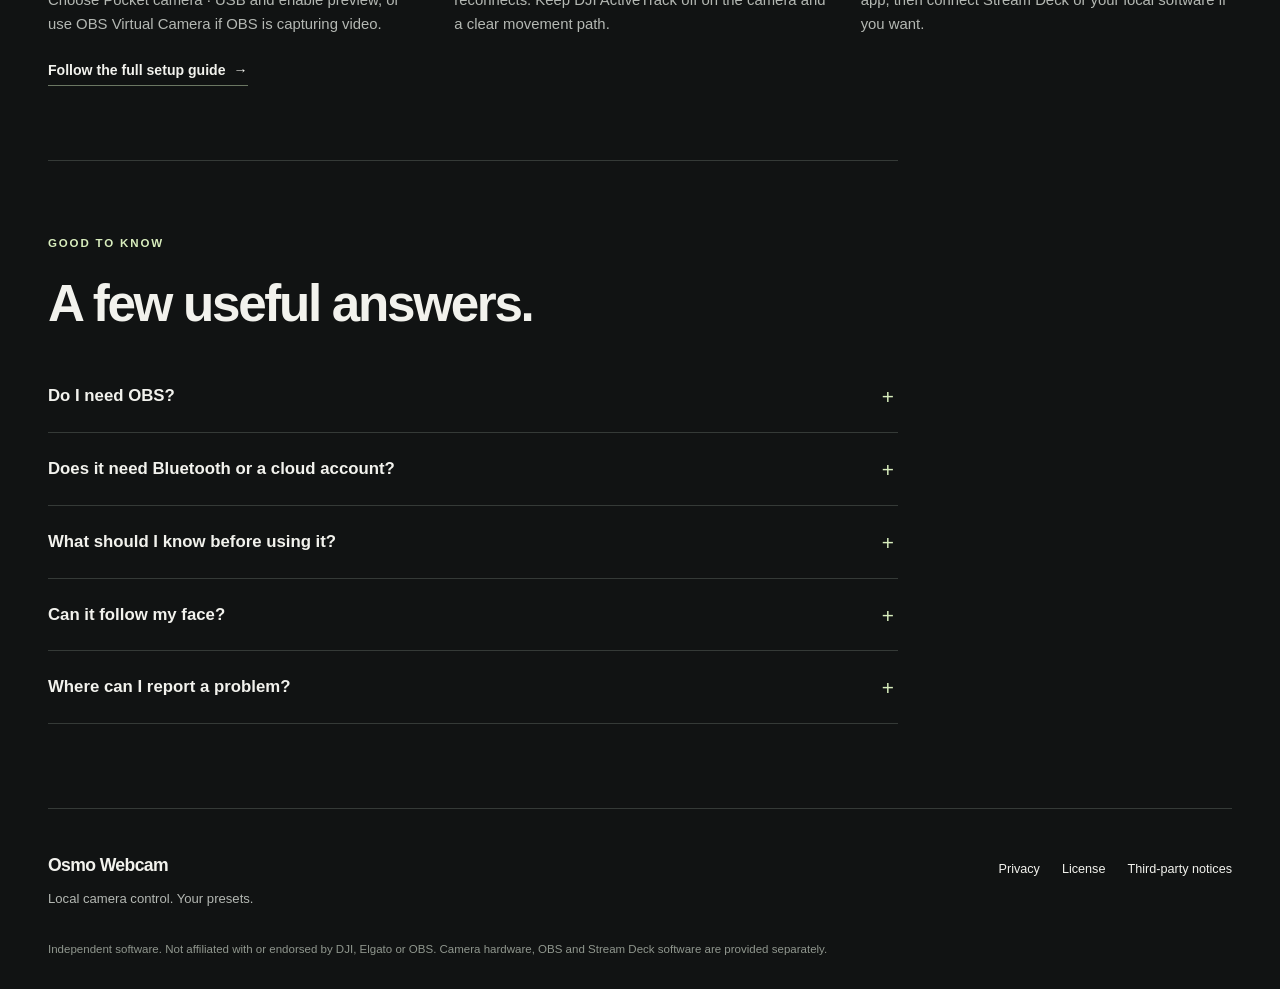
==== commit f1132a81: "Publish Osmo Webcam preview distribution" ====
--- a/index.html
+++ b/index.html
@@ -24,18 +24,18 @@
 <div class="heroArtwork"><div class="iconHalo"><img src="assets/osmo-webcam.png" width="520" height="520" fetchpriority="high" alt="Pocket 4 gimbal head surrounded by frosted pan and tilt arrows."></div><p class="artworkCaption"><span aria-hidden="true">↔</span> PAN <span aria-hidden="true">↕</span> TILT <span aria-hidden="true">＋</span> ZOOM</p></div>
 </section>
 <section class="featureSection" aria-labelledby="featuresTitle"><div class="sectionIntro"><p class="eyebrow">A BETTER WAY TO FRAME</p><h2 id="featuresTitle">Save your presets.<br>Keep your flow.</h2><p>Camera controls, saved presets and local integrations in one desktop app.</p></div>
-<div class="featureGrid"><article class="feature"><span class="featureNumber">01 / PRESETS</span><h3>Twenty places to look</h3><p>Capture the current pan, tilt and zoom. Name a preset, choose its transition and speeds, and keep your presets in a grid or compact list.</p></article><article class="feature"><span class="featureNumber">02 / CONTROL</span><h3>Follow your next move</h3><p>Adjust pan, tilt and zoom together, or recall a preset. Choose another preset during a transition to replace the current recall.</p></article><article class="feature"><span class="featureNumber">03 / INTEGRATIONS</span><h3>A key for every angle</h3><p>Pair the companion Stream Deck plugin from the app, then choose a named preset from one dropdown. Add hold-to-move pan/tilt and zoom, guarded Recenter or optional Stop. Local HTTP integrations can use twenty preset slots.</p><a class="textLink" href="setup.html#stream-deck">Explore integrations <span aria-hidden="true">↗</span></a></article></div></section>
+<div class="featureGrid"><article class="feature"><span class="featureNumber">01 / PRESETS</span><h3>Twenty places to look</h3><p>Capture the current pan, tilt and zoom. Name a preset, choose its transition, speeds and Mac tracking On/Off state, and keep your presets in a grid or compact list.</p></article><article class="feature"><span class="featureNumber">02 / CONTROL</span><h3>Follow your next move</h3><p>Adjust pan, tilt and zoom together, or recall a preset. Optional Mac face tracking follows the selected live preview. Manual controls and presets take priority.</p></article><article class="feature"><span class="featureNumber">03 / INTEGRATIONS</span><h3>A key for every angle</h3><p>Pair the companion Stream Deck plugin from the app, then choose a named preset from one dropdown. Add hold-to-move pan/tilt and zoom, guarded Recenter or optional Stop. Local HTTP integrations can use twenty preset slots.</p><a class="textLink" href="setup.html#stream-deck">Explore integrations <span aria-hidden="true">↗</span></a></article></div></section>
 <section class="workflow" aria-labelledby="workflowTitle"><div><p class="eyebrow">USB PREVIEW · OBS OPTIONAL</p><h2 id="workflowTitle">Your camera.<br>Your choice of preview.</h2></div><div><p>Use Pocket camera · USB for the built-in preview without OBS. If you use OBS for capture, select its Virtual Camera as an optional preview source. Camera controls work independently of preview.</p><p>No app account. No subscription. No cloud preset storage or automatic telemetry uploads.</p><a class="textLink" href="privacy.html">How your data stays local <span aria-hidden="true">↗</span></a></div></section>
 <section class="downloadSection" id="downloads" aria-labelledby="downloadsTitle"><div class="sectionIntro"><p class="eyebrow">DOWNLOADS</p><h2 id="downloadsTitle">Osmo Webcam for Mac</h2><p>The desktop app and companion Stream Deck plugin are distributed here.</p></div>
 <div class="downloadPanel" id="release-downloads">
 <!-- RELEASE_DOWNLOADS_START -->
-<span class="statusBadge">RELEASE · AVAILABLE</span><h3>Version 1.0.4</h3><p>Build 45 · Apple Silicon · macOS 26+ · Stream Deck plugin 0.2.5</p><div class="actions"><a class="button primary" href="https://github.com/Cokser/osmo-webcam-releases/releases/download/v1.0.4/Osmo-Webcam-1.0.4-arm64.dmg">Download for Mac</a><a class="button secondary" href="https://github.com/Cokser/osmo-webcam-releases/releases/download/v1.0.4/Osmo-Webcam-StreamDeck-0.2.5.streamDeckPlugin">Download Stream Deck plugin</a></div><p class="small"><a href="https://github.com/Cokser/osmo-webcam-releases/releases/download/v1.0.4/SHA256SUMS.txt">SHA-256 checksums</a> · <a href="releases/v1.0.4.html">Release notes &amp; compatibility</a></p>
+<span class="statusBadge">RELEASE · AVAILABLE</span><h3>Version 1.1.0</h3><p>Build 46 · Apple Silicon · macOS 26+ · Stream Deck plugin 0.2.5</p><div class="actions"><a class="button primary" href="https://github.com/Cokser/osmo-webcam-releases/releases/download/v1.1.0/Osmo-Webcam-1.1.0-arm64.dmg">Download for Mac</a><a class="button secondary" href="https://github.com/Cokser/osmo-webcam-releases/releases/download/v1.1.0/Osmo-Webcam-StreamDeck-0.2.5.streamDeckPlugin">Download Stream Deck plugin</a></div><p class="small"><a href="https://github.com/Cokser/osmo-webcam-releases/releases/download/v1.1.0/SHA256SUMS.txt">SHA-256 checksums</a> · <a href="releases/v1.1.0.html">Release notes &amp; compatibility</a></p>
 <!-- RELEASE_DOWNLOADS_END -->
 </div>
 <div class="requirements"><h3>Before you start</h3><dl><div><dt>Mac</dt><dd>Apple Silicon · macOS 26 or later</dd></div><div><dt>Camera</dt><dd>Standard DJI Osmo Pocket 4 · firmware 01.03.14.04</dd></div><div><dt>Video preview</dt><dd>Pocket USB or optional OBS Virtual Camera</dd></div><div><dt>Stream Deck</dt><dd>Optional · Stream Deck 6.6 or later</dd></div></dl><p class="small">This release targets the configuration above. Validation covers one Mac and an existing macOS account; clean-account and second-Mac installation remain unverified. Intel Macs, older macOS, Windows, Linux, other cameras and other firmware versions are not supported by this build.</p></div>
 </section>
-<section class="gettingStarted" aria-labelledby="startTitle"><div class="sectionIntro"><p class="eyebrow">GETTING STARTED</p><h2 id="startTitle">From USB to your first preset.</h2></div><ol class="steps"><li><span>01</span><h3>Connect &amp; preview</h3><p>Connect your Pocket 4 by USB in webcam mode. Choose Pocket camera · USB and enable preview, or use OBS Virtual Camera if OBS is capturing video.</p></li><li><span>02</span><h3>Ready automatically</h3><p>Controls prepare when the camera connects, restarts or reconnects. Keep tracking off and a clear movement path.</p></li><li><span>03</span><h3>Save &amp; recall</h3><p>Use Add Preset to capture your framing. Recall it in the app, then connect Stream Deck or your local software if you want.</p></li></ol><a class="textLink" href="setup.html">Follow the full setup guide <span aria-hidden="true">→</span></a></section>
-<section class="faq" aria-labelledby="faqTitle"><p class="eyebrow">GOOD TO KNOW</p><h2 id="faqTitle">A few useful answers.</h2><details><summary>Do I need OBS?</summary><p>No. Camera controls and the direct USB preview work without OBS. If you use OBS for recording or streaming, OBS Virtual Camera is an optional preview source. Osmo Webcam does not record or stream video.</p></details><details><summary>Does it need Bluetooth or a cloud account?</summary><p>No Bluetooth connection or app account is required for USB controls or preview. Presets and credentials stay in your macOS user account. Update checks use GitHub.</p></details><details><summary>What should I know before using it?</summary><p>Some motion features remain experimental. Review clearance for your fixed setup and keep tracking off. Camera readback and completed commands do not establish physical arrival or immediate motor stop. Press Escape in the app to cancel further motion scheduling. A Stream Deck Stop action is optional; held controls stop scheduling on release. A finite command already accepted by the camera may finish.</p></details><details><summary>Can it control DJI ActiveTrack?</summary><p>No. Built-in ActiveTrack and battery telemetry are not included in this release. Keep tracking off while using camera controls.</p></details><details><summary>Where can I report a problem?</summary><p>Use the <a href="https://github.com/Cokser/osmo-webcam-releases/issues">public issue tracker</a>. Include versions and the visible error code. Keep tokens, device identifiers and private recordings out of reports. See <a href="support.html">support</a> for the details to include.</p></details></section>
+<section class="gettingStarted" aria-labelledby="startTitle"><div class="sectionIntro"><p class="eyebrow">GETTING STARTED</p><h2 id="startTitle">From USB to your first preset.</h2></div><ol class="steps"><li><span>01</span><h3>Connect &amp; preview</h3><p>Connect your Pocket 4 by USB in webcam mode. Choose Pocket camera · USB and enable preview, or use OBS Virtual Camera if OBS is capturing video.</p></li><li><span>02</span><h3>Ready automatically</h3><p>Controls prepare when the camera connects, restarts or reconnects. Keep DJI ActiveTrack off on the camera and a clear movement path.</p></li><li><span>03</span><h3>Save &amp; recall</h3><p>Use Add Preset to capture your framing. Recall it in the app, then connect Stream Deck or your local software if you want.</p></li></ol><a class="textLink" href="setup.html">Follow the full setup guide <span aria-hidden="true">→</span></a></section>
+<section class="faq" aria-labelledby="faqTitle"><p class="eyebrow">GOOD TO KNOW</p><h2 id="faqTitle">A few useful answers.</h2><details><summary>Do I need OBS?</summary><p>No. Camera controls and the direct USB preview work without OBS. If you use OBS for recording or streaming, OBS Virtual Camera is an optional preview source. Osmo Webcam does not record or stream video.</p></details><details><summary>Does it need Bluetooth or a cloud account?</summary><p>No Bluetooth connection or app account is required for USB controls or preview. Presets and credentials stay in your macOS user account. Update checks use GitHub.</p></details><details><summary>What should I know before using it?</summary><p>Some motion features remain experimental. Review clearance for your fixed setup and keep DJI ActiveTrack off on the camera. Camera readback and completed commands do not establish physical arrival or immediate motor stop. Press Escape in the app to cancel further motion scheduling. A Stream Deck Stop action is optional; held controls stop scheduling on release. A finite command already accepted by the camera may finish.</p></details><details><summary>Can it follow my face?</summary><p>Yes. Optional experimental Mac face tracking runs locally on your live preview. Presets can save tracking On or Off. It is separate from DJI’s built-in ActiveTrack, which must stay off on the camera. Native DJI tracking control and battery telemetry are not included.</p></details><details><summary>Where can I report a problem?</summary><p>Use the <a href="https://github.com/Cokser/osmo-webcam-releases/issues">public issue tracker</a>. Include versions and the visible error code. Keep tokens, device identifiers and private recordings out of reports. See <a href="support.html">support</a> for the details to include.</p></details></section>
 </main>
 <footer class="siteFooter"><div><a class="footerBrand" href="index.html">Osmo Webcam</a><p>Local camera control. Your presets.</p></div><div class="footerLinks"><a href="privacy.html">Privacy</a><a href="LICENSE.txt">License</a><a href="third-party.html">Third-party notices</a></div><p class="finePrint">Independent software. Not affiliated with or endorsed by DJI, Elgato or OBS. Camera hardware, OBS and Stream Deck software are provided separately.</p></footer>
 </body>
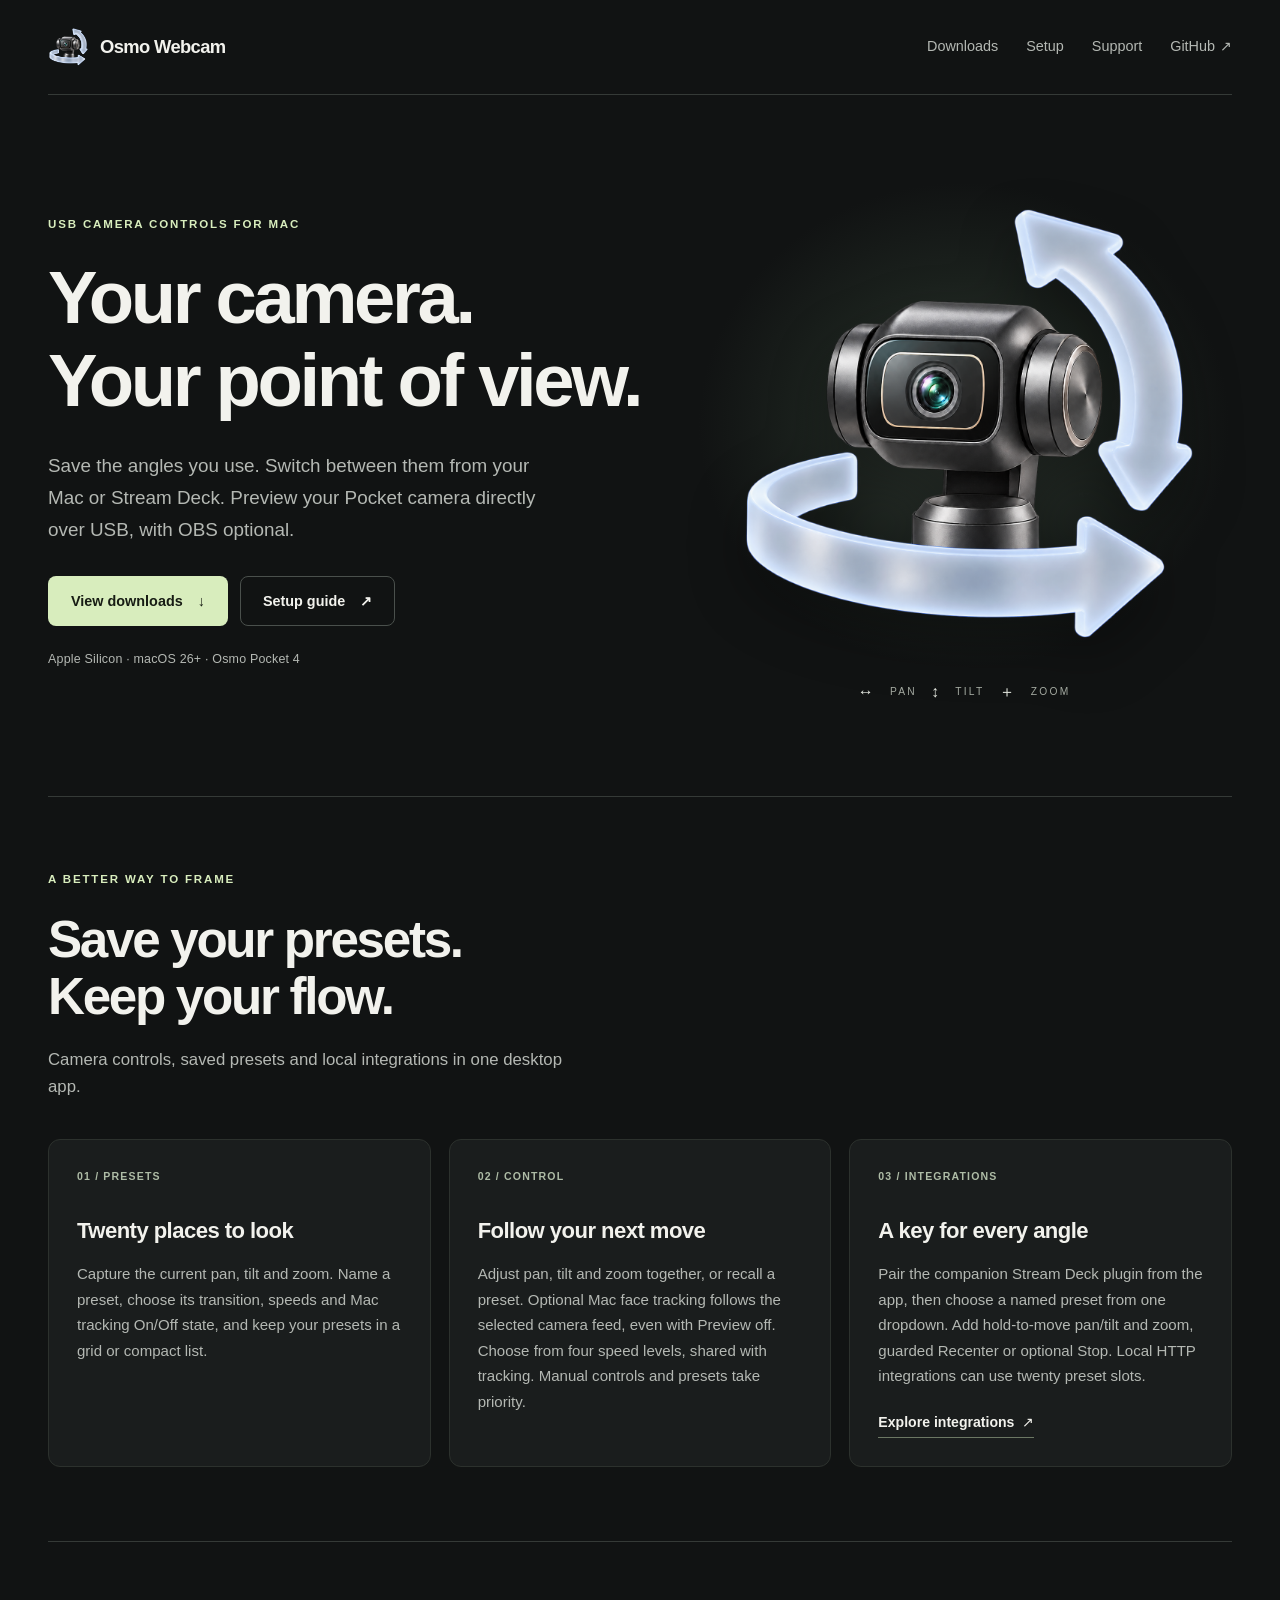
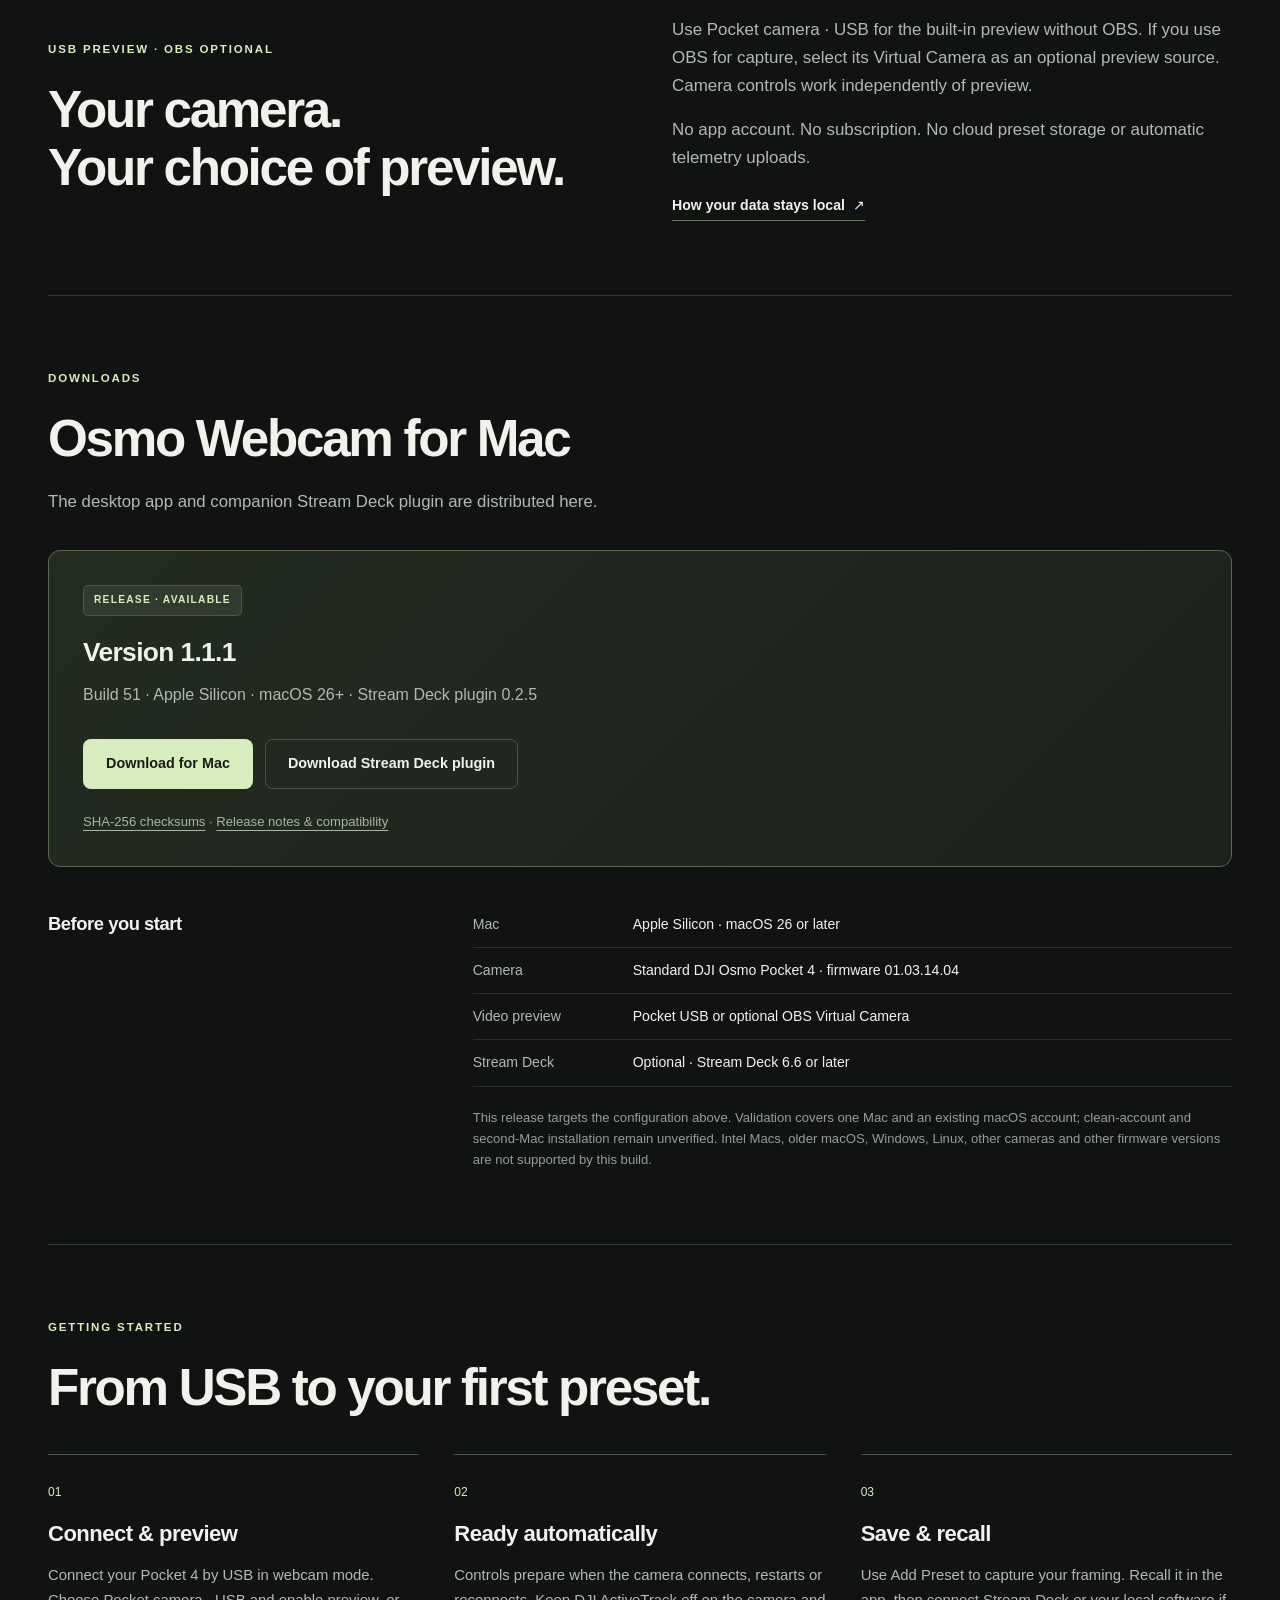
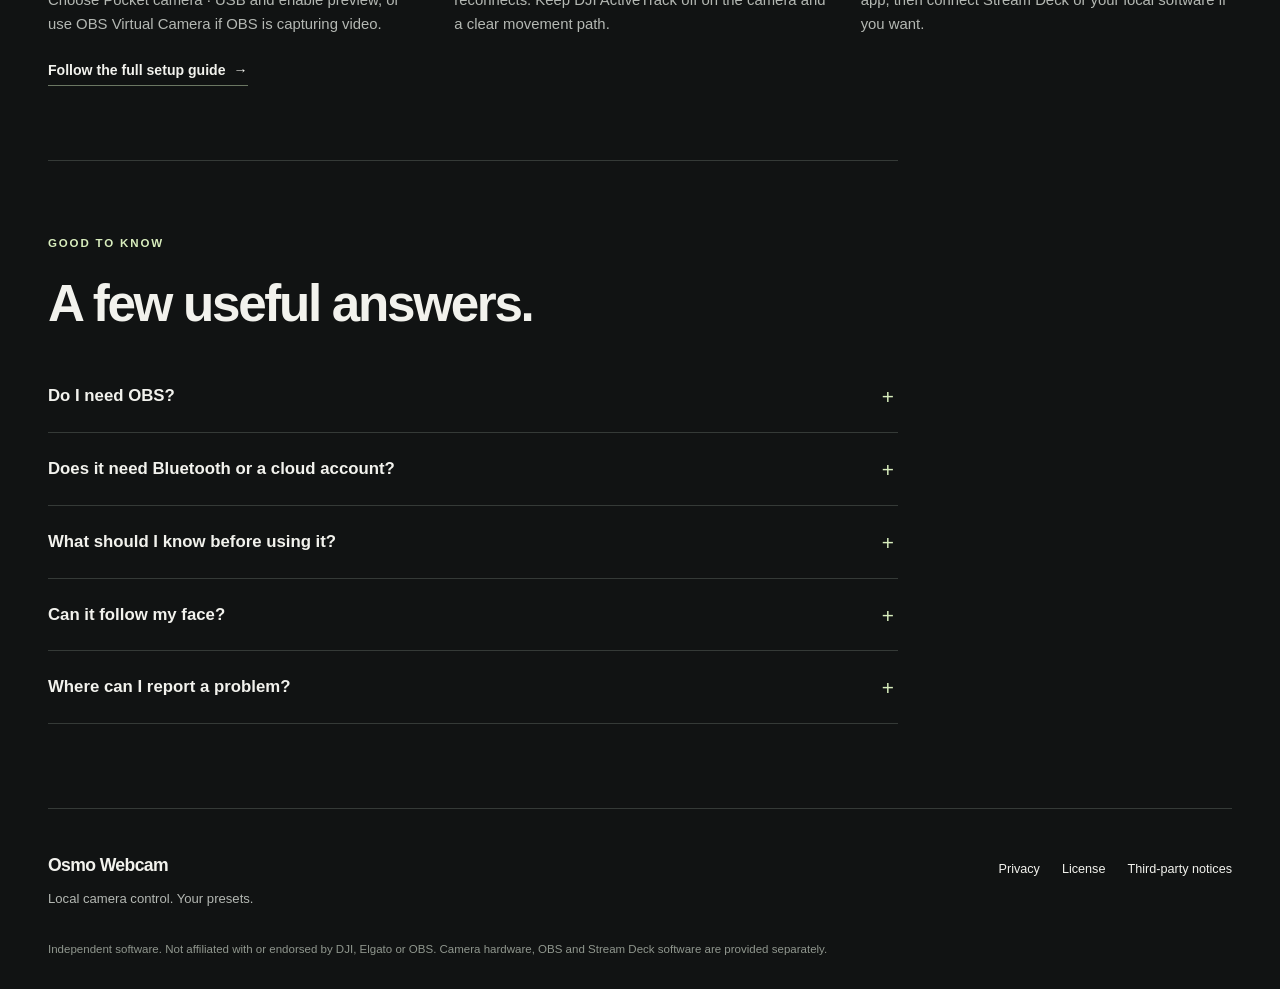
==== commit a5b1a3ca: "Publish Osmo Webcam preview distribution" ====
--- a/index.html
+++ b/index.html
@@ -24,18 +24,18 @@
 <div class="heroArtwork"><div class="iconHalo"><img src="assets/osmo-webcam.png" width="520" height="520" fetchpriority="high" alt="Pocket 4 gimbal head surrounded by frosted pan and tilt arrows."></div><p class="artworkCaption"><span aria-hidden="true">↔</span> PAN <span aria-hidden="true">↕</span> TILT <span aria-hidden="true">＋</span> ZOOM</p></div>
 </section>
 <section class="featureSection" aria-labelledby="featuresTitle"><div class="sectionIntro"><p class="eyebrow">A BETTER WAY TO FRAME</p><h2 id="featuresTitle">Save your presets.<br>Keep your flow.</h2><p>Camera controls, saved presets and local integrations in one desktop app.</p></div>
-<div class="featureGrid"><article class="feature"><span class="featureNumber">01 / PRESETS</span><h3>Twenty places to look</h3><p>Capture the current pan, tilt and zoom. Name a preset, choose its transition, speeds and Mac tracking On/Off state, and keep your presets in a grid or compact list.</p></article><article class="feature"><span class="featureNumber">02 / CONTROL</span><h3>Follow your next move</h3><p>Adjust pan, tilt and zoom together, or recall a preset. Optional Mac face tracking follows the selected live preview. Manual controls and presets take priority.</p></article><article class="feature"><span class="featureNumber">03 / INTEGRATIONS</span><h3>A key for every angle</h3><p>Pair the companion Stream Deck plugin from the app, then choose a named preset from one dropdown. Add hold-to-move pan/tilt and zoom, guarded Recenter or optional Stop. Local HTTP integrations can use twenty preset slots.</p><a class="textLink" href="setup.html#stream-deck">Explore integrations <span aria-hidden="true">↗</span></a></article></div></section>
+<div class="featureGrid"><article class="feature"><span class="featureNumber">01 / PRESETS</span><h3>Twenty places to look</h3><p>Capture the current pan, tilt and zoom. Name a preset, choose its transition, speeds and Mac tracking On/Off state, and keep your presets in a grid or compact list.</p></article><article class="feature"><span class="featureNumber">02 / CONTROL</span><h3>Follow your next move</h3><p>Adjust pan, tilt and zoom together, or recall a preset. Optional Mac face tracking follows the selected camera feed, even with Preview off. Choose from four speed levels, shared with tracking. Manual controls and presets take priority.</p></article><article class="feature"><span class="featureNumber">03 / INTEGRATIONS</span><h3>A key for every angle</h3><p>Pair the companion Stream Deck plugin from the app, then choose a named preset from one dropdown. Add hold-to-move pan/tilt and zoom, guarded Recenter or optional Stop. Local HTTP integrations can use twenty preset slots.</p><a class="textLink" href="setup.html#stream-deck">Explore integrations <span aria-hidden="true">↗</span></a></article></div></section>
 <section class="workflow" aria-labelledby="workflowTitle"><div><p class="eyebrow">USB PREVIEW · OBS OPTIONAL</p><h2 id="workflowTitle">Your camera.<br>Your choice of preview.</h2></div><div><p>Use Pocket camera · USB for the built-in preview without OBS. If you use OBS for capture, select its Virtual Camera as an optional preview source. Camera controls work independently of preview.</p><p>No app account. No subscription. No cloud preset storage or automatic telemetry uploads.</p><a class="textLink" href="privacy.html">How your data stays local <span aria-hidden="true">↗</span></a></div></section>
 <section class="downloadSection" id="downloads" aria-labelledby="downloadsTitle"><div class="sectionIntro"><p class="eyebrow">DOWNLOADS</p><h2 id="downloadsTitle">Osmo Webcam for Mac</h2><p>The desktop app and companion Stream Deck plugin are distributed here.</p></div>
 <div class="downloadPanel" id="release-downloads">
 <!-- RELEASE_DOWNLOADS_START -->
-<span class="statusBadge">RELEASE · AVAILABLE</span><h3>Version 1.1.0</h3><p>Build 46 · Apple Silicon · macOS 26+ · Stream Deck plugin 0.2.5</p><div class="actions"><a class="button primary" href="https://github.com/Cokser/osmo-webcam-releases/releases/download/v1.1.0/Osmo-Webcam-1.1.0-arm64.dmg">Download for Mac</a><a class="button secondary" href="https://github.com/Cokser/osmo-webcam-releases/releases/download/v1.1.0/Osmo-Webcam-StreamDeck-0.2.5.streamDeckPlugin">Download Stream Deck plugin</a></div><p class="small"><a href="https://github.com/Cokser/osmo-webcam-releases/releases/download/v1.1.0/SHA256SUMS.txt">SHA-256 checksums</a> · <a href="releases/v1.1.0.html">Release notes &amp; compatibility</a></p>
+<span class="statusBadge">RELEASE · AVAILABLE</span><h3>Version 1.1.1</h3><p>Build 51 · Apple Silicon · macOS 26+ · Stream Deck plugin 0.2.5</p><div class="actions"><a class="button primary" href="https://github.com/Cokser/osmo-webcam-releases/releases/download/v1.1.1/Osmo-Webcam-1.1.1-arm64.dmg">Download for Mac</a><a class="button secondary" href="https://github.com/Cokser/osmo-webcam-releases/releases/download/v1.1.1/Osmo-Webcam-StreamDeck-0.2.5.streamDeckPlugin">Download Stream Deck plugin</a></div><p class="small"><a href="https://github.com/Cokser/osmo-webcam-releases/releases/download/v1.1.1/SHA256SUMS.txt">SHA-256 checksums</a> · <a href="releases/v1.1.1.html">Release notes &amp; compatibility</a></p>
 <!-- RELEASE_DOWNLOADS_END -->
 </div>
 <div class="requirements"><h3>Before you start</h3><dl><div><dt>Mac</dt><dd>Apple Silicon · macOS 26 or later</dd></div><div><dt>Camera</dt><dd>Standard DJI Osmo Pocket 4 · firmware 01.03.14.04</dd></div><div><dt>Video preview</dt><dd>Pocket USB or optional OBS Virtual Camera</dd></div><div><dt>Stream Deck</dt><dd>Optional · Stream Deck 6.6 or later</dd></div></dl><p class="small">This release targets the configuration above. Validation covers one Mac and an existing macOS account; clean-account and second-Mac installation remain unverified. Intel Macs, older macOS, Windows, Linux, other cameras and other firmware versions are not supported by this build.</p></div>
 </section>
 <section class="gettingStarted" aria-labelledby="startTitle"><div class="sectionIntro"><p class="eyebrow">GETTING STARTED</p><h2 id="startTitle">From USB to your first preset.</h2></div><ol class="steps"><li><span>01</span><h3>Connect &amp; preview</h3><p>Connect your Pocket 4 by USB in webcam mode. Choose Pocket camera · USB and enable preview, or use OBS Virtual Camera if OBS is capturing video.</p></li><li><span>02</span><h3>Ready automatically</h3><p>Controls prepare when the camera connects, restarts or reconnects. Keep DJI ActiveTrack off on the camera and a clear movement path.</p></li><li><span>03</span><h3>Save &amp; recall</h3><p>Use Add Preset to capture your framing. Recall it in the app, then connect Stream Deck or your local software if you want.</p></li></ol><a class="textLink" href="setup.html">Follow the full setup guide <span aria-hidden="true">→</span></a></section>
-<section class="faq" aria-labelledby="faqTitle"><p class="eyebrow">GOOD TO KNOW</p><h2 id="faqTitle">A few useful answers.</h2><details><summary>Do I need OBS?</summary><p>No. Camera controls and the direct USB preview work without OBS. If you use OBS for recording or streaming, OBS Virtual Camera is an optional preview source. Osmo Webcam does not record or stream video.</p></details><details><summary>Does it need Bluetooth or a cloud account?</summary><p>No Bluetooth connection or app account is required for USB controls or preview. Presets and credentials stay in your macOS user account. Update checks use GitHub.</p></details><details><summary>What should I know before using it?</summary><p>Some motion features remain experimental. Review clearance for your fixed setup and keep DJI ActiveTrack off on the camera. Camera readback and completed commands do not establish physical arrival or immediate motor stop. Press Escape in the app to cancel further motion scheduling. A Stream Deck Stop action is optional; held controls stop scheduling on release. A finite command already accepted by the camera may finish.</p></details><details><summary>Can it follow my face?</summary><p>Yes. Optional experimental Mac face tracking runs locally on your live preview. Presets can save tracking On or Off. It is separate from DJI’s built-in ActiveTrack, which must stay off on the camera. Native DJI tracking control and battery telemetry are not included.</p></details><details><summary>Where can I report a problem?</summary><p>Use the <a href="https://github.com/Cokser/osmo-webcam-releases/issues">public issue tracker</a>. Include versions and the visible error code. Keep tokens, device identifiers and private recordings out of reports. See <a href="support.html">support</a> for the details to include.</p></details></section>
+<section class="faq" aria-labelledby="faqTitle"><p class="eyebrow">GOOD TO KNOW</p><h2 id="faqTitle">A few useful answers.</h2><details><summary>Do I need OBS?</summary><p>No. Camera controls and the direct USB preview work without OBS. If you use OBS for recording or streaming, OBS Virtual Camera is an optional preview source. Osmo Webcam does not record or stream video.</p></details><details><summary>Does it need Bluetooth or a cloud account?</summary><p>No Bluetooth connection or app account is required for USB controls or preview. Presets and credentials stay in your macOS user account. Update checks use GitHub.</p></details><details><summary>What should I know before using it?</summary><p>Some motion features remain experimental. Review clearance for your fixed setup and keep DJI ActiveTrack off on the camera. Camera readback and completed commands do not establish physical arrival or immediate motor stop. Press Escape in the app to cancel further motion scheduling. A Stream Deck Stop action is optional; held controls stop scheduling on release. A finite command already accepted by the camera may finish.</p></details><details><summary>Can it follow my face?</summary><p>Yes. Optional experimental Mac face tracking runs locally on the selected camera feed, even with Preview off. Presets can save tracking On or Off. It is separate from DJI’s built-in ActiveTrack, which must stay off on the camera. Native DJI tracking control and battery telemetry are not included.</p></details><details><summary>Where can I report a problem?</summary><p>Use the <a href="https://github.com/Cokser/osmo-webcam-releases/issues">public issue tracker</a>. Include versions and the visible error code. Keep tokens, device identifiers and private recordings out of reports. See <a href="support.html">support</a> for the details to include.</p></details></section>
 </main>
 <footer class="siteFooter"><div><a class="footerBrand" href="index.html">Osmo Webcam</a><p>Local camera control. Your presets.</p></div><div class="footerLinks"><a href="privacy.html">Privacy</a><a href="LICENSE.txt">License</a><a href="third-party.html">Third-party notices</a></div><p class="finePrint">Independent software. Not affiliated with or endorsed by DJI, Elgato or OBS. Camera hardware, OBS and Stream Deck software are provided separately.</p></footer>
 </body>
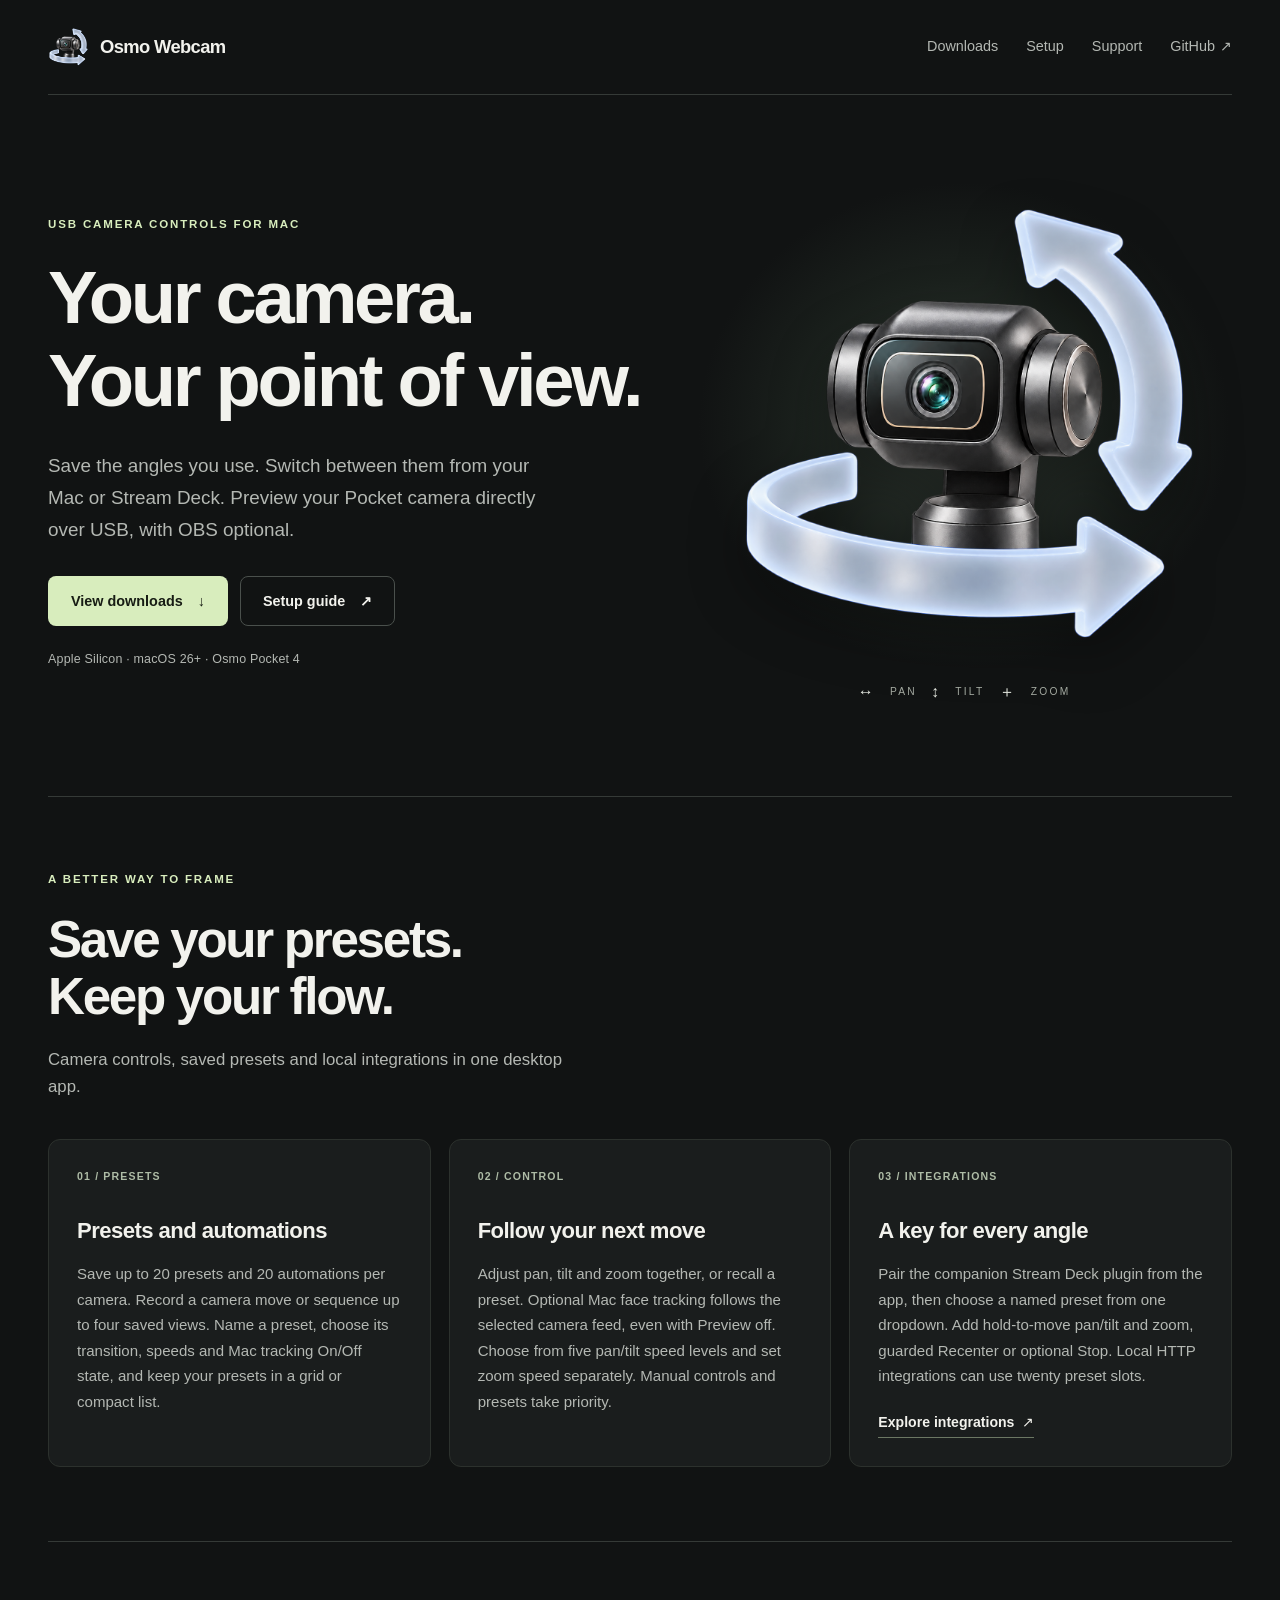
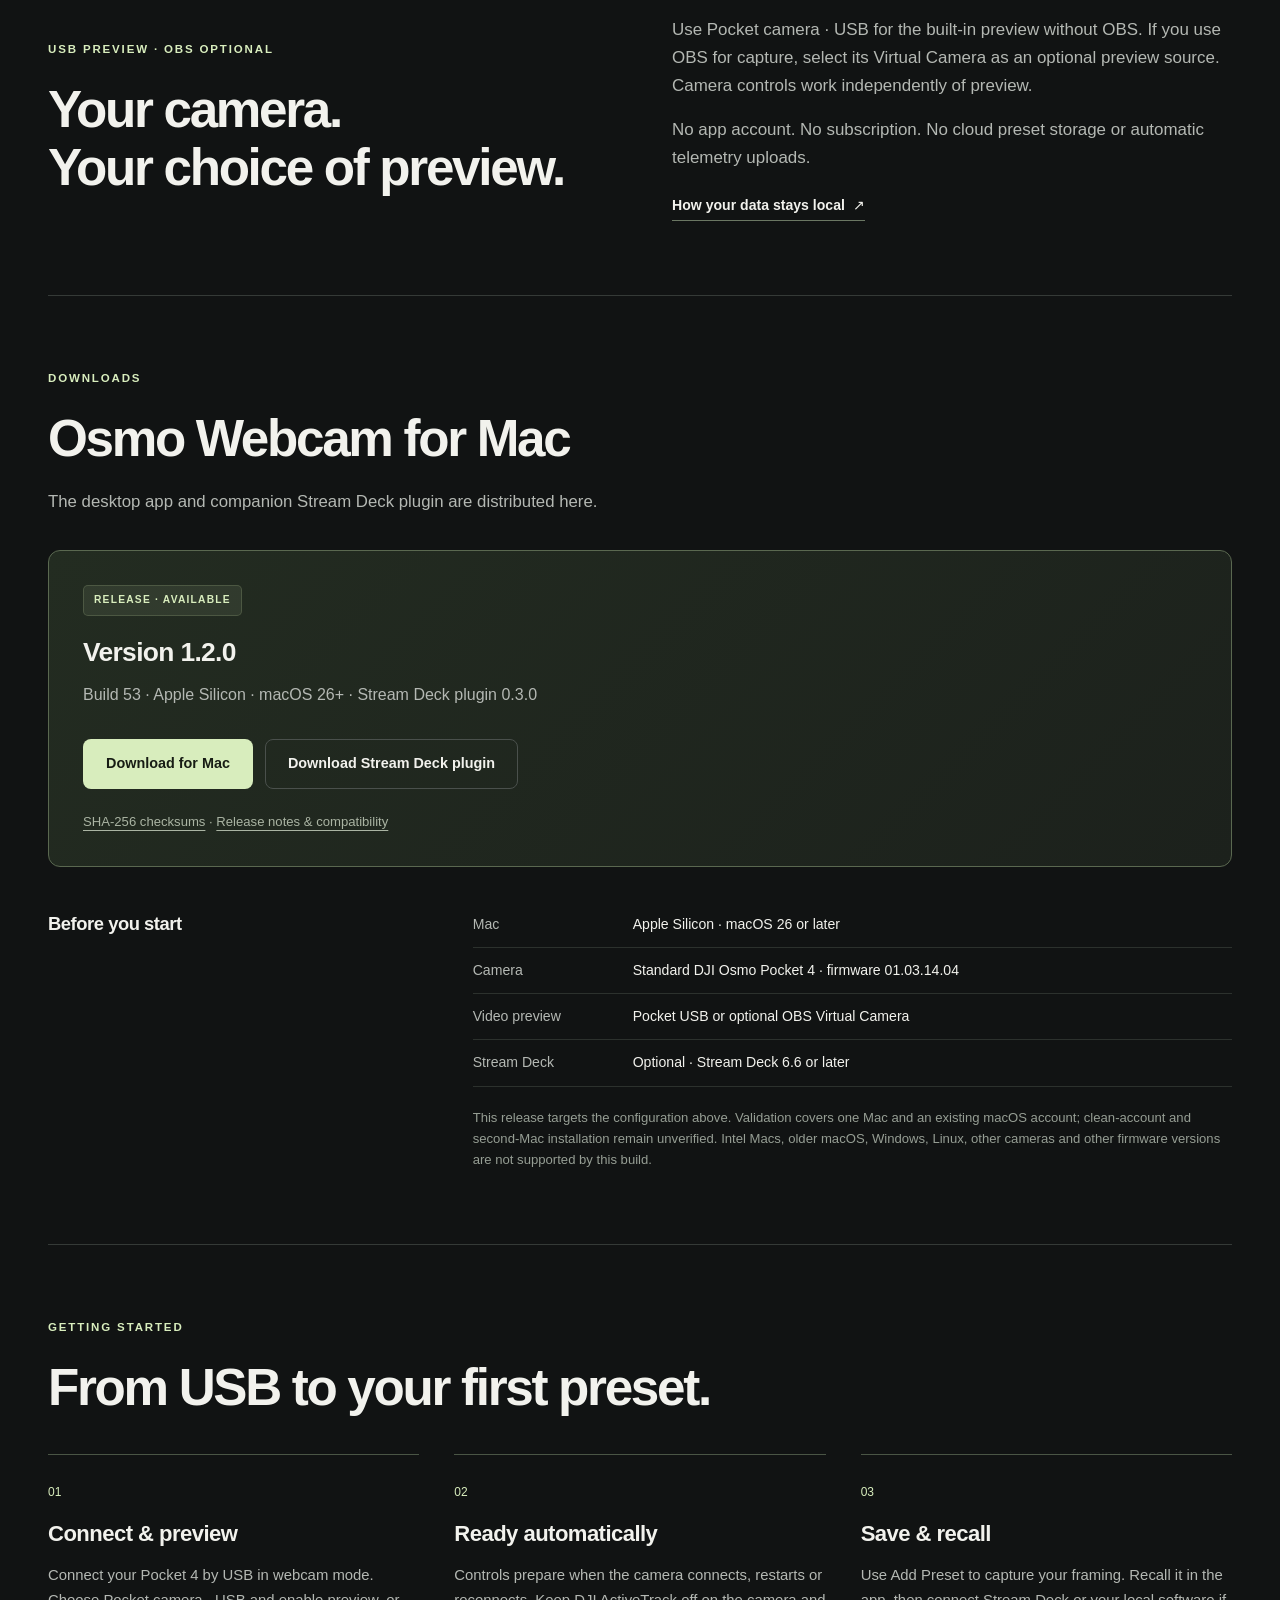
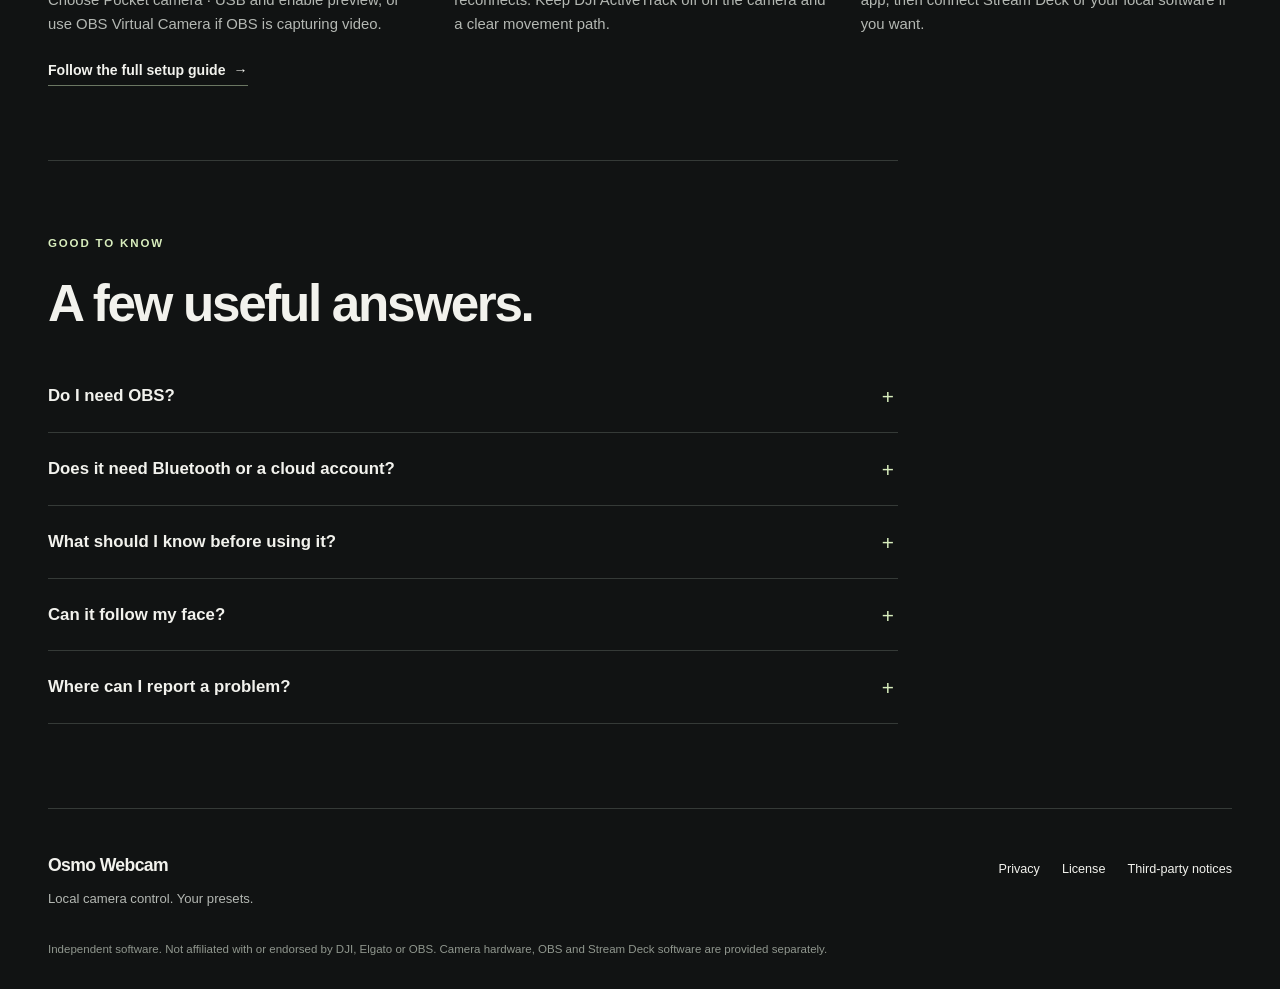
==== commit 4d24bd9a: "Publish Osmo Webcam preview distribution" ====
--- a/index.html
+++ b/index.html
@@ -24,12 +24,12 @@
 <div class="heroArtwork"><div class="iconHalo"><img src="assets/osmo-webcam.png" width="520" height="520" fetchpriority="high" alt="Pocket 4 gimbal head surrounded by frosted pan and tilt arrows."></div><p class="artworkCaption"><span aria-hidden="true">↔</span> PAN <span aria-hidden="true">↕</span> TILT <span aria-hidden="true">＋</span> ZOOM</p></div>
 </section>
 <section class="featureSection" aria-labelledby="featuresTitle"><div class="sectionIntro"><p class="eyebrow">A BETTER WAY TO FRAME</p><h2 id="featuresTitle">Save your presets.<br>Keep your flow.</h2><p>Camera controls, saved presets and local integrations in one desktop app.</p></div>
-<div class="featureGrid"><article class="feature"><span class="featureNumber">01 / PRESETS</span><h3>Twenty places to look</h3><p>Capture the current pan, tilt and zoom. Name a preset, choose its transition, speeds and Mac tracking On/Off state, and keep your presets in a grid or compact list.</p></article><article class="feature"><span class="featureNumber">02 / CONTROL</span><h3>Follow your next move</h3><p>Adjust pan, tilt and zoom together, or recall a preset. Optional Mac face tracking follows the selected camera feed, even with Preview off. Choose from four speed levels, shared with tracking. Manual controls and presets take priority.</p></article><article class="feature"><span class="featureNumber">03 / INTEGRATIONS</span><h3>A key for every angle</h3><p>Pair the companion Stream Deck plugin from the app, then choose a named preset from one dropdown. Add hold-to-move pan/tilt and zoom, guarded Recenter or optional Stop. Local HTTP integrations can use twenty preset slots.</p><a class="textLink" href="setup.html#stream-deck">Explore integrations <span aria-hidden="true">↗</span></a></article></div></section>
+<div class="featureGrid"><article class="feature"><span class="featureNumber">01 / PRESETS</span><h3>Presets and automations</h3><p>Save up to 20 presets and 20 automations per camera. Record a camera move or sequence up to four saved views. Name a preset, choose its transition, speeds and Mac tracking On/Off state, and keep your presets in a grid or compact list.</p></article><article class="feature"><span class="featureNumber">02 / CONTROL</span><h3>Follow your next move</h3><p>Adjust pan, tilt and zoom together, or recall a preset. Optional Mac face tracking follows the selected camera feed, even with Preview off. Choose from five pan/tilt speed levels and set zoom speed separately. Manual controls and presets take priority.</p></article><article class="feature"><span class="featureNumber">03 / INTEGRATIONS</span><h3>A key for every angle</h3><p>Pair the companion Stream Deck plugin from the app, then choose a named preset from one dropdown. Add hold-to-move pan/tilt and zoom, guarded Recenter or optional Stop. Local HTTP integrations can use twenty preset slots.</p><a class="textLink" href="setup.html#stream-deck">Explore integrations <span aria-hidden="true">↗</span></a></article></div></section>
 <section class="workflow" aria-labelledby="workflowTitle"><div><p class="eyebrow">USB PREVIEW · OBS OPTIONAL</p><h2 id="workflowTitle">Your camera.<br>Your choice of preview.</h2></div><div><p>Use Pocket camera · USB for the built-in preview without OBS. If you use OBS for capture, select its Virtual Camera as an optional preview source. Camera controls work independently of preview.</p><p>No app account. No subscription. No cloud preset storage or automatic telemetry uploads.</p><a class="textLink" href="privacy.html">How your data stays local <span aria-hidden="true">↗</span></a></div></section>
 <section class="downloadSection" id="downloads" aria-labelledby="downloadsTitle"><div class="sectionIntro"><p class="eyebrow">DOWNLOADS</p><h2 id="downloadsTitle">Osmo Webcam for Mac</h2><p>The desktop app and companion Stream Deck plugin are distributed here.</p></div>
 <div class="downloadPanel" id="release-downloads">
 <!-- RELEASE_DOWNLOADS_START -->
-<span class="statusBadge">RELEASE · AVAILABLE</span><h3>Version 1.1.1</h3><p>Build 51 · Apple Silicon · macOS 26+ · Stream Deck plugin 0.2.5</p><div class="actions"><a class="button primary" href="https://github.com/Cokser/osmo-webcam-releases/releases/download/v1.1.1/Osmo-Webcam-1.1.1-arm64.dmg">Download for Mac</a><a class="button secondary" href="https://github.com/Cokser/osmo-webcam-releases/releases/download/v1.1.1/Osmo-Webcam-StreamDeck-0.2.5.streamDeckPlugin">Download Stream Deck plugin</a></div><p class="small"><a href="https://github.com/Cokser/osmo-webcam-releases/releases/download/v1.1.1/SHA256SUMS.txt">SHA-256 checksums</a> · <a href="releases/v1.1.1.html">Release notes &amp; compatibility</a></p>
+<span class="statusBadge">RELEASE · AVAILABLE</span><h3>Version 1.2.0</h3><p>Build 53 · Apple Silicon · macOS 26+ · Stream Deck plugin 0.3.0</p><div class="actions"><a class="button primary" href="https://github.com/Cokser/osmo-webcam-releases/releases/download/v1.2.0/Osmo-Webcam-1.2.0-arm64.dmg">Download for Mac</a><a class="button secondary" href="https://github.com/Cokser/osmo-webcam-releases/releases/download/v1.2.0/Osmo-Webcam-StreamDeck-0.3.0.streamDeckPlugin">Download Stream Deck plugin</a></div><p class="small"><a href="https://github.com/Cokser/osmo-webcam-releases/releases/download/v1.2.0/SHA256SUMS.txt">SHA-256 checksums</a> · <a href="releases/v1.2.0.html">Release notes &amp; compatibility</a></p>
 <!-- RELEASE_DOWNLOADS_END -->
 </div>
 <div class="requirements"><h3>Before you start</h3><dl><div><dt>Mac</dt><dd>Apple Silicon · macOS 26 or later</dd></div><div><dt>Camera</dt><dd>Standard DJI Osmo Pocket 4 · firmware 01.03.14.04</dd></div><div><dt>Video preview</dt><dd>Pocket USB or optional OBS Virtual Camera</dd></div><div><dt>Stream Deck</dt><dd>Optional · Stream Deck 6.6 or later</dd></div></dl><p class="small">This release targets the configuration above. Validation covers one Mac and an existing macOS account; clean-account and second-Mac installation remain unverified. Intel Macs, older macOS, Windows, Linux, other cameras and other firmware versions are not supported by this build.</p></div>
